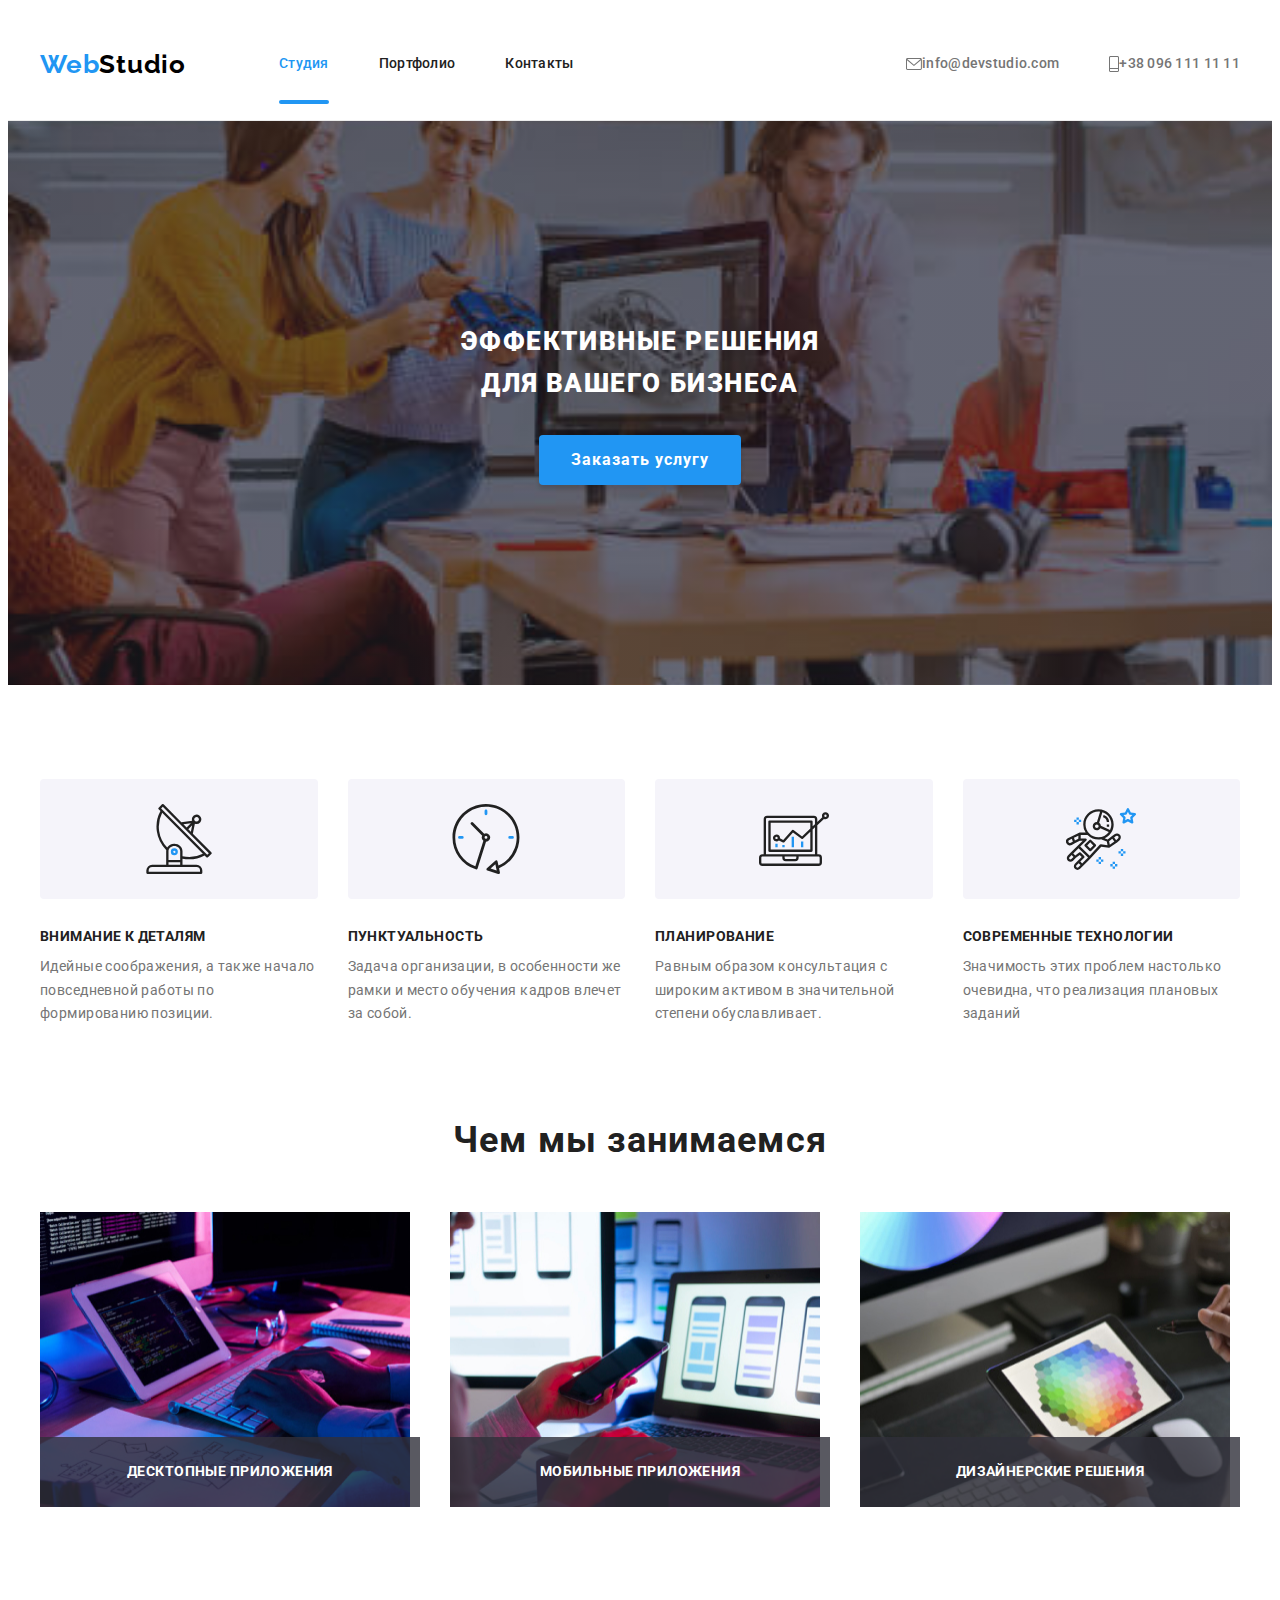
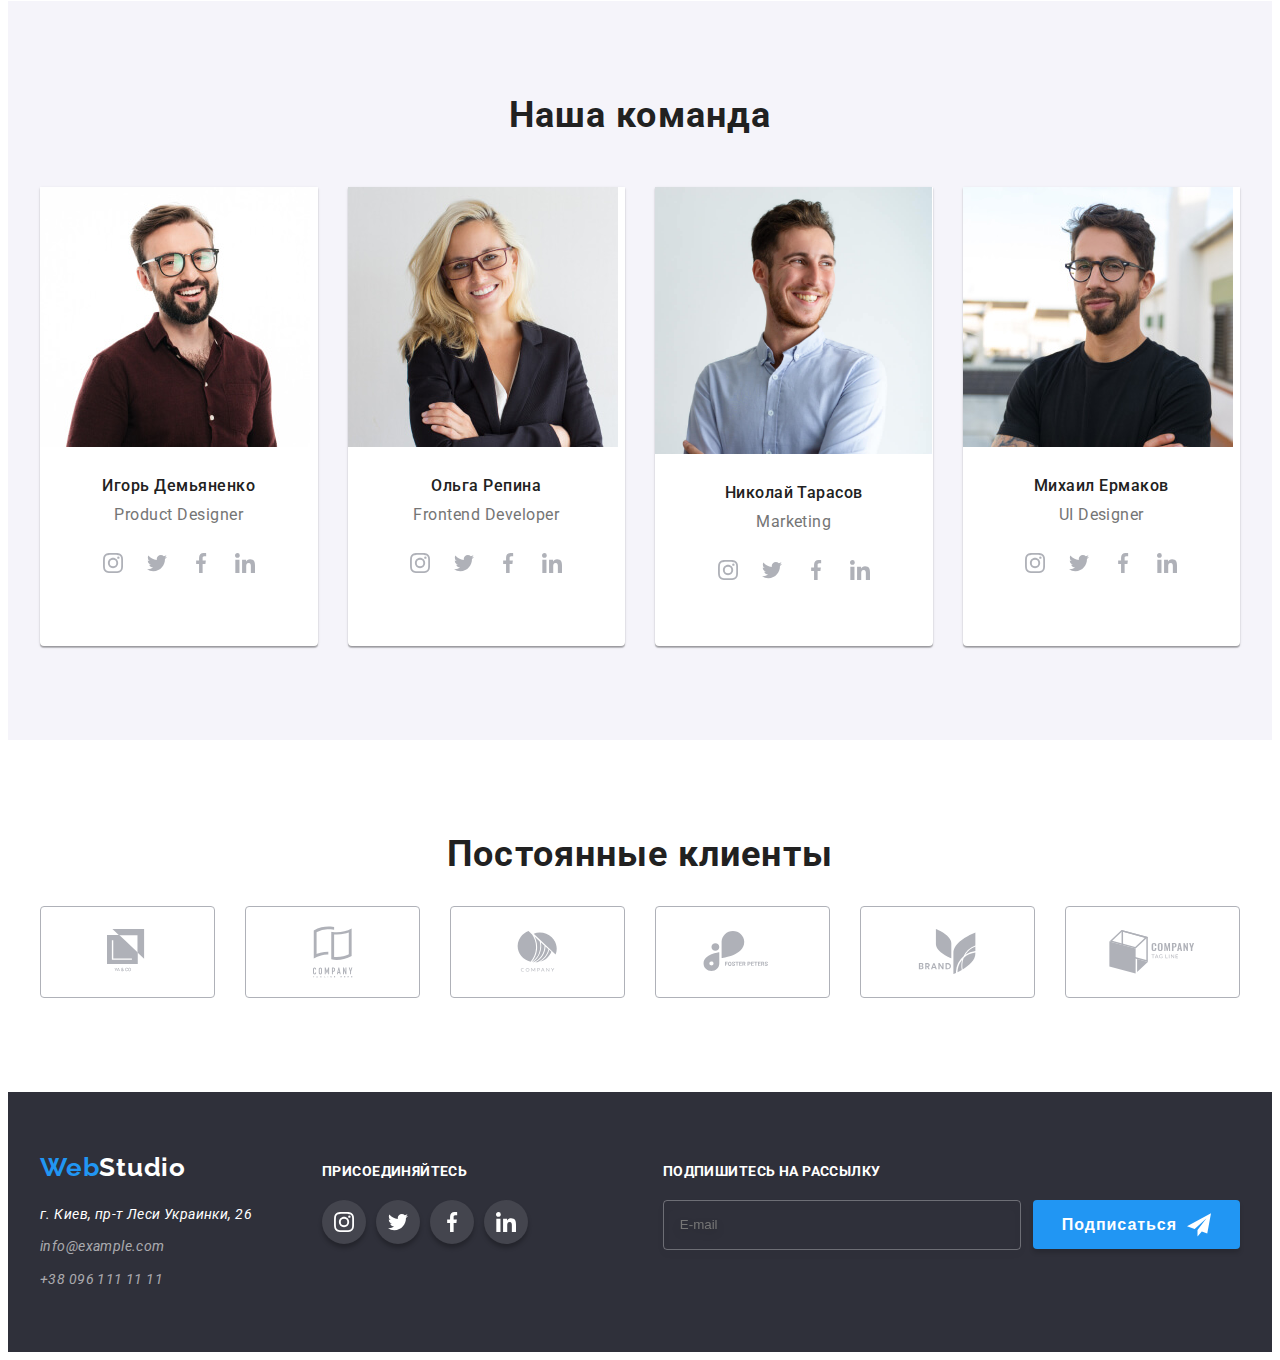
==== index.html @ 42edd51a "HW #8 adaptive before check" ====
<!DOCTYPE html>
<html lang="ru">

<head>
    <meta charset="UTF-8">
    <meta http-equiv="X-UA-Compatible" content="IE=edge">
    <meta name="viewport" content="width=device-width, initial-scale=1.0">
    <title>WebStudio</title>
    <link rel="preconnect" href="https://fonts.gstatic.com">
    <link rel="stylesheet" href="https://cdnjs.cloudflare.com/ajax/libs/modern-normalize/1.1.0/modern-normalize.min.css"
        integrity="sha512-wpPYUAdjBVSE4KJnH1VR1HeZfpl1ub8YT/NKx4PuQ5NmX2tKuGu6U/JRp5y+Y8XG2tV+wKQpNHVUX03MfMFn9Q=="
        crossorigin="anonymous" referrerpolicy="no-referrer" />
    <link href="https://fonts.googleapis.com/css2?family=Raleway:wght@700&family=Roboto:wght@400;500;700;900&display=swap"
        rel="stylesheet">
    <link rel="stylesheet" href="https://cdnjs.cloudflare.com/ajax/libs/animate.css/4.1.1/animate.min.css" />
    <link rel="stylesheet" href="./css/main.min.css">
   
</head>

<body>

    <!-- HEADER-->
    <header class="page-header">

        <div class="page-header__container container">

            <nav class="navigation">
                <a class="navigation__logo" href="./index.html">Web<span class="navigation__logo--active">Studio</span></a>
            
                <ul class="menu">
                    <li class="menu__item">
                        <a class="menu__link menu__link--current" href="./index.html">Студия</a>
                    </li>
                    <li class="menu__item">
                        <a class="menu__link" href="./portfolio.html">Портфолио</a>
                    </li>
                    <li class="menu__item">
                        <a class="menu__link" href="">Контакты</a>
                    </li>
                </ul>
            </nav>

            <button class="burger-btn is-open" data-menu-open>
                <svg class="burger-btn__icon" width="40" height="40">
                    <use href="./images/sprite1.svg#icon-burger_btn"></use>
                </svg>
            </button>
         
            <ul class="contacts__list">
                <li class="contacts__item">
                    <a class="contacts__link" 
                    href="mailto:info@devstudio.com">
                        <svg class="contacts__icon contacts__icon--mail" width="16" height="12"> 
                            <use href="./images/sprite1.svg#icon-envelope"></use>
                        </svg>
                    info@devstudio.com
                    </a>
                </li>
                <li class="contacts__item">
                     <a class="contacts__link" href="tel:+380961111111">
                        <svg class="contacts__icon contacts__icon--tell" width="10" height="16">
                            <use href="./images/sprite1.svg#icon-cell"></use>
                        </svg> 
                        +38 096 111 11 11</a>
                </li>
            </ul>
        </div>

        <div class="mobile-menu" data-menu>
            <div class="container mobile-menu__container">
                <button class="mobile-menu__close-btn close-btn" data-menu-close>
                    <svg class="mobile-menu__close-icon" width="40" height="40">
                        <use href="./images/sprite1.svg#icon-close-btn"></use>
                    </svg>
                </button>

                    <ul class="nav-list">
                        <li class="nav-list__item">
                            <a href="./index.html" class="nav-list__link">Студия</a>
                        </li>
                        <li class="nav-list__item">
                            <a href="./portfolio.html" class="nav-list__link">Портфолио</a>
                        </li>
                        <li class="nav-list__item">
                            <a href="" class="nav-list__link">Контакты</a>
                        </li>
                    </ul>
                    
                    <ul class="contacts-list">
                        <li class="contacts-list__item">
                            <a class="contacts-list__link contacts-list__link--tell" href="tel:+380961111111">
                                +38 096 111 11 11
                            </a>
                        </li>
                        <li class="contacts-list__item">
                            <a class="contacts-list__link contacts-list__link--mail" href="mailto:info@devstudio.com">
                                info@devstudio.com
                            </a>
                        </li>
                    </ul>
                                        

                <ul class="social-list">
                    <li class="social-list__item">
                        <a class="social-list__link" href="">Instagram</a>
                    </li>
                    <li class="social-list__item">
                        <a class="social-list__link" href="">Twitter</a>
                    </li>
                    <li class="social-list__item">
                        <a class="social-list__link" href="">Facebook</a>
                    </li>
                    <li class="social-list__item">
                        <a class="social-list__link" href="">LinkedIn</a>
                    </li>
                </ul>

            </div>
        </div>
        
    </header>

    <!--HERO -->

    <main>

        <section class="hero">

            <div class="container">
                <h1 class="hero__title">Эффективные решения <br> для вашего бизнеса</h1>
                <button type="button" class="hero__btn" data-modal-open>Заказать услугу</button>
            </div>
            
        </section>

        <!--ADVANTAGES-->

        <section class="advantages section">
            <div class="container">
                <h2 class="visually-hidden">Преимущества</h2>
                
                <ul class="advantages__list">
                    <li class="advantages__item">
                    
                        <div class="advantages__box">
                             <svg class="advantages__icon" width="70" height="70">
                                 <use href="./images/sprite1.svg#icon-antenna"></use>
                             </svg>
                        </div>
                        
                        <p class="advantages__slogan">Внимание к деталям</p>
                        <p class="advantages__text">Идейные соображения, а также начало повседневной работы по формированию позиции.</p>
                    </li>

                    <li class="advantages__item">

                        <div class="advantages__box">
                            <svg class="advantages__icon" width="70" height="70">
                                <use href="./images/sprite1.svg#icon-clock"></use>
                            </svg>
                        </div>

                        <p class="advantages__slogan">Пунктуальность</p>
                        <p class="advantages__text">Задача организации, в особенности же рамки и место обучения кадров влечет за собой.</p>
                    </li>

                    <li class="advantages__item">

                        <div class="advantages__box">
                            <svg class="advantages__icon" width="70" height="70">
                                <use href="./images/sprite1.svg#icon-diagram"></use>
                            </svg>
                        </div>

                        <p class="advantages__slogan">Планирование</p>
                        <p class="advantages__text">Равным образом консультация с широким активом в значительной степени обуславливает.</p>
                    </li>

                    <li class="advantages__item">

                        <div class="advantages__box">
                            <svg class="advantages__icon" width="70" height="70">
                                <use href="./images/sprite1.svg#icon-astronaut"></use>
                            </svg>
                        </div>

                        <p class="advantages__slogan">Современные технологии</p>
                        <p class="advantages__text">Значимость этих проблем настолько очевидна, что реализация плановых заданий</p>
                    </li>
                </ul>
            </div>
            
        </section>

        <!--ABOUT-->
        <section class="about section">
           <div class="container">
                <h2 class="about__title">Чем мы занимаемся</h2>
                <ul class="about__list">
                    <li class="about__item">
                        <img src="./images/about/box_1.jpg" alt="разработчик пишет код на компьютере" width="370" height="295">
                        <div class="about__box">
                            <p class="about__text"> Десктопные приложения</p>
                        </div>    
                    </li>
                    <li class="about__item">
                        <img src="./images/about/box_2.jpg" alt="разработчик делает мобильное приложение" width="370" height="295">
                        <div class="about__box">
                            <p class="about__text"> Мобильные приложения</p>
                        </div>
                    </li>
                    <li class="about__item">
                        <img src="./images/about/box_3.jpg" alt="цветная палитра на планшете" width="370" height="295">
                        <div class="about__box">
                            <p class="about__text"> Дизайнерские решения</p>
                        </div>
                    </li>
                </ul>
           </div>
        </section>

        <!-- TEAM-->
        <section class="team section">

           <div class="container">

                <h2 class="team__title">Наша команда</h2>

                <ul class="team__list">

                    <li class="team__item">
                        <picture class="team__picture">
                            <source media="(min-width: 1200px)" 
                            srcset="./images/team/igor_pd.jpg 1x, 
                            ./images/team/igor_pd-2x.jpg 2x,">
                            <source media="(min-width: 1200px)" 
                            srcset="./images/team/igor_pd.webp 1x,
                            ./images/team/igor_pd-2x.webp 2x">
                            
                            <source media="(min-width: 768px)" 
                            srcset="./images/team/igor-tablet-1x.jpg 1x,
                            ./images/team/igor-tablet-2x.jpg 2x">
                            <source media="(min-width: 768px)" 
                            srcset="./images/team/igor-tablet-1x.webp 1x,
                            ./images/team/igor-tablet-2x.webp 2x ">
                            
                            <source media="(min-width: 280px)" 
                            srcset="./images/mobile/igor-team-card-img-1x.jpg 1x, 
                            ./images/mobile/igor-team-card-img-2x.jpg 2x">
                            <source media="(min-width: 280px)" 
                            srcset="./images/mobile/igor-team-card-img-1x.webp 1x, 
                            ./images/mobile/igor-team-card-img-2x.webp 2x">

                            <img src="./images/team/igor_pd.jpg" 
                            alt="Игорь Демьяненко"/>

                        </picture>
                        
                       
                        <div class="team__box">
                            <h3 class="team__lead">Игорь Демьяненко</h3>
                            <p class="team__expert" lang="en">Product Designer</p>
                            
                            <ul class="social__list">

                                <li class="social__item">
                                    <a class="social__link" href="">
                                        <svg class="social__icon" width="20" height="20">
                                            <use href="./images/sprite1.svg#icon-instagram"></use>
                                        </svg>
                                    </a>
                                </li>

                                <li class="social__item">
                                    <a class="social__link" href="">
                                        <svg class="social__icon" width="20" height="20">
                                            <use href="./images/sprite1.svg#icon-twitter"></use>
                                        </svg>
                                    </a>
                                </li>

                                <li class="social__item">
                                    <a class="social__link" href="">
                                        <svg class="social__icon" width="20" height="20">
                                            <use href="./images/sprite1.svg#icon-facebook"></use>
                                        </svg>
                                    </a>
                                </li>

                                <li class="social__item">
                                    <a class="social__link" href="">
                                        <svg class="social__icon" width="20" height="20">
                                            <use href="./images/sprite1.svg#icon-linkedin"></use>
                                        </svg>
                                    </a>
                                </li>
                            </ul>
                       </div>
                    </li>

                    <li class="team__item">

                        <picture>
                            <source media="(min-width: 1200px)" srcset="./images/team/olga_fd.jpg 1x,
                            ./images/team/olga_fd-2x.jpg 2x">
                            <source media="(min-width: 1200px)" srcset="./images/team/olga_fd.webp 1x, 
                            ./images/team/olga_fd-2x.webp 2x">

                            <source media="(min-width: 768px)" srcset="./images/team/olga-tablet-1x.jpg 1x,
                            ./images/team/olga-tablet-2x.jpg 2x">
                            <source media="(min-width: 768px)" srcset="./images/team/olga-tablet-1x.webp 1x,
                            ./images/team/olga-tablet-2x.webp 2x">

                            <source media="(min-width: 280px)" srcset="./images/mobile/olga-team-card-img-1x.jpg 1x,
                            ./images/mobile/olga-team-card-img-2x.jpg 2x">
                            <source media="(min-width: 280px)" srcset="./images/mobile/olga-team-card-img-1x.webp 1x,
                            ./images/mobile/olga-team-card-img-2x.webp 2x">

                            <img src="./images/team/olga_fd.jpg" alt="Ольга Репина"/>

                        </picture>
                        
                        
                        <div class="team__box">
                            <h3 class="team__lead">Ольга Репина</h3>
                            <p class="team__expert" lang="en">Frontend Developer</p>
                            
                            <ul class="social__list">

                                <li class="social__item">
                                    <a class="social__link" href="">
                                        <svg class="social__icon" width="20" height="20">
                                            <use href="./images/sprite1.svg#icon-instagram"></use>
                                        </svg>
                                    </a>
                                </li>

                                <li class="social__item">
                                    <a class="social__link" href="">
                                        <svg class="social__icon" width="20" height="20">
                                            <use href="./images/sprite1.svg#icon-twitter"></use>
                                        </svg>
                                    </a>
                                </li>

                                <li class="social__item">
                                    <a class="social__link" href="">
                                        <svg class="social__icon" width="20" height="20">
                                            <use href="./images/sprite1.svg#icon-facebook"></use>
                                        </svg>
                                    </a>
                                </li>

                                <li class="social__item">
                                    <a class="social__link" href="">
                                        <svg class="social__icon" width="20" height="20">
                                            <use href="./images/sprite1.svg#icon-linkedin"></use>
                                        </svg>
                                    </a>
                                </li>
                            </ul>
                        </div>
                    </li>

                    <li class="team__item">
                        <picture>
                            <source media="(min-width: 1200px)" srcset="./images/team/nikolay_m.jpg 1x,
                                                    ./images/team/nikolay_m-2x.jpg 2x">
                            <source media="(min-width: 1200px)" srcset="./images/team/nikolay_m.webp 1x, 
                                                    ./images/team/nikolay_m-2x.webp 2x">
                        
                            <source media="(min-width: 768px)" srcset="./images/team/nikolay-tablet-1x.jpg 1x,
                                                    ./images/team/nikolay-tablet-2x.jpg 2x">
                            <source media="(min-width: 768px)" srcset="./images/team/nikolay-tablet-1x.webp 1x,
                                                    ./images/team/nikolay-tablet-2x.webp 2x">
                        
                            <source media="(min-width: 280px)" srcset="./images/mobile/nikolay-team-card-img-1x.jpg 1x,
                                                    ./images/mobile/nikolay-team-card-img-2x.jpg 2x">
                            <source media="(min-width: 280px)" srcset="./images/mobile/nikolay-team-card-img-1x.webp 1x,
                                                    ./images/mobile/nikolay-team-card-img-2x.webp 2x">
                        
                            <img src="./images/team/nikolay_m.jpg" alt="Николай Тарасов" />
                        
                        </picture>
                        
                        
                        <div class="team__box">
                            <h3 class="team__lead">Николай Тарасов</h3>
                            <p class="team__expert" lang="en">Marketing</p>
                            
                            <ul class="social__list">
                                
                                <li class="social__item">
                                    <a class="social__link" href="">
                                        <svg class="social__icon" width="20" height="20">
                                            <use href="./images/sprite1.svg#icon-instagram"></use>
                                        </svg>
                                    </a>
                                </li>

                                <li class="social__item">
                                    <a class="social__link" href="">
                                        <svg class="social__icon" width="20" height="20">
                                            <use href="./images/sprite1.svg#icon-twitter"></use>
                                        </svg>
                                    </a>
                                </li>

                                <li class="social__item">
                                    <a class="social__link" href="">
                                        <svg class="social__icon" width="20" height="20">
                                            <use href="./images/sprite1.svg#icon-facebook"></use>
                                        </svg>
                                    </a>
                                </li>

                                <li class="social__item">
                                    <a class="social__link" href="">
                                        <svg class="social__icon" width="20" height="20">
                                            <use href="./images/sprite1.svg#icon-linkedin"></use>
                                        </svg>
                                    </a>
                                </li>
                            </ul>
                        </div>
                    </li>

                    <li class="team__item">
                        <picture>
                            <source media="(min-width: 1200px)" srcset="./images/team/michael_ui.jpg 1x,
                                                                            ./images/team/michael_ui-2x.jpg 2x">
                            <source media="(min-width: 1200px)" srcset="./images/team/michael_ui.webp 1x, 
                                                                            ./images/team/michael_ui-2x.webp 2x">
                        
                            <source media="(min-width: 768px)" srcset="./images/team/michael-tablet-1x.jpg 1x,
                                                                            ./images/team/michael-tablet-2x.jpg 2x">
                            <source media="(min-width: 768px)" srcset="./images/team/michael-tablet-1x.webp 1x,
                                                                            ./images/team/michael-tablet-2x.webp 2x">
                        
                            <source media="(min-width: 280px)" srcset="./images/mobile/michael-team-card-img-1x.jpg 1x,
                                                                            ./images/mobile/michael-team-card-img-2x.jpg 2x">
                            <source media="(min-width: 280px)" srcset="./images/mobile/michael-team-card-img-1x.webp 1x,
                                                                            ./images/mobile/michael-team-card-img-2x.webp 2x">
                        
                            <img src="./images/team/michael_ui.jpg" alt="Михаил Ермаков"/>
                        
                        </picture>
                        
                        
                        <div class="team__box">
                            <h3 class="team__lead">Михаил Ермаков</h3>
                            <p class="team__expert" lang="en">UI Designer</p>
                            
                            <ul class="social__list">

                                <li class="social__item">
                                    <a class="social__link" href="">
                                        <svg class="social__icon" width="20" height="20">
                                            <use href="./images/sprite1.svg#icon-instagram"></use>
                                        </svg>
                                    </a>
                                </li>

                                <li class="social__item">
                                    <a class="social__link" href="">
                                        <svg class="social__icon" width="20" height="20">
                                            <use href="./images/sprite1.svg#icon-twitter"></use>
                                        </svg>
                                    </a>
                                </li>

                                <li class="social__item">
                                    <a class="social__link" href="">
                                        <svg class="social__icon" width="20" height="20">
                                            <use href="./images/sprite1.svg#icon-facebook"></use>
                                        </svg>
                                    </a>
                                </li>

                                <li class="social__item">
                                    <a class="social__link" href="">
                                        <svg class="social__icon" width="20" height="20">
                                            <use href="./images/sprite1.svg#icon-linkedin"></use>
                                        </svg>
                                    </a>
                                </li>
                            </ul>
                        </div>
                    </li>
                </ul>
           </div>
        </section>

        <!--CLIENTS-->

        <section class="clients section">

            <div class="container">
                <h2 class="clients__title">Постоянные клиенты</h2>

                <ul class="clients__list">

                    <li class="clients__item">
                        <a class="clients__link" href="">
                             <svg class="clients__icon" width="41" height="47">
                                 <use href="./images/sprite1.svg#icon-logo-one">
                                 </use>
                            </svg>
                        </a>
                    </li>

                    <li class="clients__item">
                        <a class="clients__link" href="">
                            <svg class="clients__icon" width="40" height="52">
                                <use href=" ./images/sprite1.svg#icon-logo-two">
                                </use>
                            </svg>
                        </a>
                    </li>

                    <li class="clients__item">
                        <a class="clients__link" href="">
                            <svg class="clients__icon" width="43" height="41">
                                <use href=" ./images/sprite1.svg#icon-logo-three">
                                </use>
                            </svg>
                        </a>
                    </li>

                    <li class="clients__item">
                        <a class="clients__link" href="">
                            <svg class="clients__icon" width="84" height="41">
                                <use href=" ./images/sprite1.svg#icon-logo-four">
                                </use>
                            </svg>
                        </a>
                    </li>

                    <li class="clients__item">
                        <a class="clients__link" href="">
                            <svg class="clients__icon" width="62" height="45">
                                <use href=" ./images/sprite1.svg#icon-logo-five">
                                </use>
                            </svg>
                        </a>
                    </li>

                    <li class="clients__item">
                        <a class="clients__link" href="">
                            <svg class="clients__icon" width="94" height="44">
                                <use href=" ./images/sprite1.svg#icon-logo-six">
                                </use>
                            </svg>
                        </a>
                    </li>
                </ul>
            </div>

        </section>

    </main>

    <!--FOOTER-->
    <footer class="footer">

        <div class="footer-container container">

            <div class="footer-contacts-wrapper">
                <div class="footer-contacts">
                    <a class="footer__logo" href="./index.html">Web<span class="footer__logo--active">Studio</span></a>
                
                    <address class="main-contacts">
                
                        <ul class="main-contacts-list list">
                            <li class="main-contacts-item">
                                <a class="main-contacts-address link" href="https://goo.gl/maps/KySXoCqitBk37qCa6">г. Киев, пр-т Леси
                                    Украинки, 26</a>
                            </li>
                
                            <li class="main-contacts-item">
                                <a class="main-contacts-mail link" href="mailto:info@example.com">info@example.com</a>
                            </li>
                
                            <li class="main-contacts-item">
                                <a class="main-contacts-tel link" href="tel:+380961111111">+38 096 111 11 11</a>
                            </li>
                        </ul>
                    </address>
                </div>
                
                <div class="footer-social">
                    <h3 class="footer-social-title">Присоединяйтесь</h3>
                
                    <ul class="footer-social-list list">
                
                        <li class="footer-social-list-item">
                            <a class="footer-social-list-link" href="">
                                <svg class="footer-social-list-icon" width="20" height="20">
                                    <use href="./images/sprite1.svg#icon-instagram"></use>
                                </svg>
                            </a>
                        </li>
                
                        <li class="footer-social-list-item">
                            <a class="footer-social-list-link" href="">
                                <svg class="footer-social-list-icon" width="20" height="20">
                                    <use href="./images/sprite1.svg#icon-twitter"></use>
                                </svg>
                            </a>
                        </li>
                
                        <li class="footer-social-list-item">
                            <a class="footer-social-list-link" href="">
                                <svg class="footer-social-list-icon" width="20" height="20">
                                    <use href="./images/sprite1.svg#icon-facebook"></use>
                                </svg>
                            </a>
                        </li>
                
                        <li class="footer-social-list-item">
                            <a class="footer-social-list-link" href="">
                                <svg class="footer-social-list-icon" width="20" height="20">
                                    <use href="./images/sprite1.svg#icon-linkedin"></use>
                                </svg>
                            </a>
                        </li>
                    </ul>
                </div>
            </div>

            
            
            <div class="footer-form-wrapper">
                <p class="footer-form-head">Подпишитесь на рассылку</p>
                
                <form class="footer-form" action="#">
                
                    <div class="footer-form-inner">
                        
                        <label class="footer-form-field">
                            <input class="footer-form-input" type="email" name="subscribe-email" placeholder="E-mail" required>
                        </label>
                    </div>

                    <div class="fotter-btn-inner">                             
                        <button class="footer-form-btn" type="submit">Подписаться 
                            <svg class="footer-form-icon" width="24" height="24">
                                <use href="./images/sprite1.svg#icon-icon-send"></use>
                            </svg> 
                        </button>
                    </div>
                
                </form>
            </div>

        </div>
    </footer>

    <!--BACKDROP-->

    <div class="backdrop is-hidden" data-modal>
        <div class="modal">
            <button type="button" class="modal-close-btn" data-modal-close>
                <svg class="close-btn-icon" width="18" height="18">
                    <use href="./images/sprite1.svg#icon-close-btn"></use>
                </svg>
            </button>
            
            <form class="modal-form" action="#">

                <p class="modal-form-head">Оставьте свои данные, мы вам перезвоним</p>
                <label class="modal-form-field">
                    Имя
                    <span class="modal-form-input-wrapper">
                        <input class="modal-form-input" type="text" name="user-name" 
                        minlength="2" pattern="[a-zA-Zа-яёА-ЯЁ]+" title="Имя должно содержать символы кириллицы или латиницы" required>
                        <svg class="modal-form-icon" width="18" height="18">
                            <use href="./images/sprite1.svg#icon-person-black-icon"></use>
                        </svg>
                    </span>
                </label>

                <label class="modal-form-field">
                    Телефон
                    <span class="modal-form-input-wrapper">
                        <input class="modal-form-input" type="tel" name="user-phone"
                        pattern="[0-9]{3}-[0-9]{3}-[0-9]{2}-[0-9]{2}" title="099-999-99-99" required>
                        <svg class="modal-form-icon" width="18" height="18">
                            <use href="./images/sprite1.svg#icon-phone-black-icon"></use>
                        </svg>
                    </span>
                </label>

                <label class="modal-form-field">
                    Почта
                    <span class="modal-form-input-wrapper">
                        <input class="modal-form-input" type="email" name="user-email" required>
                        <svg class="modal-form-icon" width="18" height="18">
                            <use href="./images/sprite1.svg#icon-email-black-icon"></use>
                        </svg>
                    </span>
                </label>

                <label class="modal-form-field">
                    Коментарий
                    <textarea class="modal-form-message" name="user-message" placeholder="Введите текст"></textarea>
                </label>

                <input class="modal-form-checkbox visually-hidden" type="checkbox" id="accept-policy">
                <label class="modal-form-checkbox-label" for="accept-policy">Соглашаюсь с рассылкой и принимаю&nbsp; 
                    <a class="modal-form-label-link" href="#">Условия договора</a>
                </label>

                <button class="modal-form-button" type="submit">Отправить</button>

                
            </form>

        </div>
    </div>

    <script src="./js/menu.js"></script>
    
    <script src="./js/modal.js"></script>

</body>

</html>
---- css/main.min.css ----
:root{--accent-color: #2196f3;--primary-text-color: #757575;--title-text-color: #212121;--background-accent-color: #2f303a;--dark-theme-text-color: #ffffff;--body-background-color: #ffffff;--hedear-border-color: #ececec;--portfolio-card-border-color: #eeeeee;--btn-hover-color: #188ce8;--hero-bg-color: #c4c4c4;--secondary-bg-color: #f5f4fa;--social-link-color: #afb1b8;--modal-bg-color: #ffffff;--main-font: 'Roboto', sans-serif;--secondary-font: 'Raleway', sans-serif}.visually-hidden{position:absolute;width:1px;height:1px;margin:-1px;border:0;padding:0;white-space:nowrap;clip-path:inset(100%);clip:rect(0 0 0 0);overflow:hidden}h1,h2,h3,h4,h5,h6,p{margin-top:0;margin-bottom:0}ul,ol{margin-top:0;margin-bottom:0;padding-left:0}img{display:block;max-width:100%}.link{text-decoration:none}.list{list-style:none}body{font-family:var(--main-font);background-color:var(--body-background-color)}.section{padding-top:94px;padding-bottom:94px}@media screen and (max-width: 1199px){.section{padding-top:60px;padding-bottom:60px}}.container{padding-right:15px;padding-left:15px}@media screen and (min-width: 480px){.container{width:450px;margin:0 auto}}@media screen and (min-width: 768px){.container{width:738px}}@media screen and (min-width: 1200px){.container{width:1200px}}.navigation__logo,.footer__logo{display:block;font-family:var(--secondary-font);color:var(--accent-color);font-weight:bold;font-size:26px;line-height:1.19;letter-spacing:0.03em;text-decoration:none}.nav-list,.contacts-list,.social-list,.menu,.contacts__list,.advantages__list,.about__list,.team__list,.social__list,.clients__list{margin:0;padding:0;list-style:none}.nav-list__link,.contacts-list__link,.social-list__link,.menu__link,.contacts__link{text-decoration:none}.hero__btn,.btn-portfolio{font-family:inherit;text-align:center;border-radius:4px;cursor:pointer}.about__title,.team__title,.clients__title{font-weight:bold;font-size:36px;line-height:1.16;text-align:center;letter-spacing:0.03em;color:var(--title-text-color);margin-bottom:50px}.about__list{display:flex;flex-wrap:wrap;margin-left:-30px;margin-top:-30px}.backdrop{position:fixed;top:0;left:0;width:100vw;height:100vh;background-color:rgba(0,0,0,0.2);opacity:1;visibility:visible;pointer-events:auto;transition:opacity 250ms linear, visibility 250ms linear}.is-hidden{opacity:0;visibility:hidden;pointer-events:none}.modal{position:absolute;left:50%;top:50%;width:100%;max-width:450px;height:609px;background:var(--modal-bg-color);box-shadow:0px 1px 3px rgba(0,0,0,0.12),0px 1px 1px rgba(0,0,0,0.14),0px 2px 1px rgba(0,0,0,0.2);border-radius:4px;transform:translate(-50%, -50%);padding:40px}@media screen and (min-width: 1200px){.modal{max-width:528px;height:581px}}.modal-close-btn{display:flex;justify-content:center;align-items:center;width:30px;height:30px;background:var(--modal-bg-color);border:1px solid rgba(0,0,0,0.1);box-sizing:border-box;border-radius:50%;cursor:pointer;position:absolute;top:8px;right:8px;padding:0;transition:fill 250ms cubic-bezier(0.4, 0, 0.2, 1)}.modal-close-btn:focus,.modal-close-btn:hover{fill:var(--accent-color)}.modal-form{display:flex;flex-direction:column}.modal-form-head{font-style:normal;font-weight:bold;font-size:20px;line-height:1.15;text-align:center;letter-spacing:0.03em;margin-bottom:12px;color:var(--title-text-color)}.modal-form-field{position:relative;font-style:normal;font-weight:normal;font-size:12px;line-height:1.17;letter-spacing:0.01em;color:var(--primary-text-color);margin-bottom:10px}.modal-form-input-wrapper{display:block;position:relative;margin-top:4px}.modal-form-input{width:100%;height:40px;border:1px solid rgba(33,33,33,0.2);border-radius:4px;padding-left:42px;transition:border 250ms cubic-bezier(0.4, 0, 0.2, 1)}.modal-form-input:focus{outline:none;border:1px solid var(--accent-color)}.modal-form-input:focus+.modal-form-icon{fill:var(--accent-color)}.modal-form-icon{position:absolute;top:50%;left:12px;transform:translateY(-50%);transition:fill 250ms cubic-bezier(0.4, 0, 0.2, 1)}.modal-form-message{width:100%;margin-top:4px;height:120px;border:1px solid rgba(33,33,33,0.2);box-sizing:border-box;border-radius:4px;padding:12px 16px;resize:none}.modal-form-message:focus{outline:none;border:1px solid var(--accent-color)}.modal-form-message::placeholder{color:rgba(117,117,117,0.5)}.modal-form-checkbox-label{display:flex;align-items:center;font-style:normal;font-weight:normal;font-size:12px;line-height:1.16;letter-spacing:0.03em;color:var(--primary-text-color);margin-bottom:30px}@media screen and (min-width: 1200px){.modal-form-checkbox-label{font-size:14px;line-height:1.71}}.modal-form-checkbox-label::before{display:block;content:'';width:16px;height:15px;border:2px solid black;border-radius:4px;cursor:pointer;margin-right:10px;transition:250ms cubic-bezier(0.4, 0, 0.2, 1)}.modal-form-checkbox:checked+.modal-form-checkbox-label::before{background-image:url(../images/icon/SVG/icon-check-v.svg);background-repeat:no-repeat;background-position:center;background-origin:border-box;border-color:var(--accent-color);background-color:var(--accent-color)}.modal-form-checkbox:focus+.modal-form-checkbox-label::before{border:2px solid var(--accent-color);transition:250ms cubic-bezier(0.4, 0, 0.2, 1)}.modal-form-label-link{font-style:normal;font-weight:normal;font-size:12px;line-height:1.16;letter-spacing:0.03em;text-decoration-line:underline;color:var(--accent-color)}@media screen and (min-width: 1200px){.modal-form-label-link{font-size:14px;line-height:1.71}}.modal-form-button{display:block;font-family:inherit;font-weight:bold;font-size:16px;line-height:30px;letter-spacing:0.06em;color:var(--dark-theme-text-color);padding-top:10px;padding:10px 55px;margin:0 auto;background:var(--accent-color);box-shadow:0px 4px 4px rgba(0,0,0,0.15);border:none;border-radius:4px;cursor:pointer;transition:background-color 250ms cubic-bezier(0.4, 0, 0.2, 1),box-shadow 250ms cubic-bezier(0.4, 0, 0.2, 1),color 250ms cubic-bezier(0.4, 0, 0.2, 1)}.modal-form-button:focus,.modal-form-button:hover{background:var(--btn-hover-color);box-shadow:0px 4px 4px rgba(0,0,0,0.15);border-radius:4px}.page-header{border-bottom:1px solid var(--hedear-border-color);padding-top:16px;padding-bottom:16px}.page-header__container{display:flex;justify-content:space-between;align-items:center}.navigation{display:flex;align-items:center}@media screen and (max-width: 1199px){.navigation__logo{font-size:24px;line-height:1.16}}@media screen and (min-width: 1200px){.navigation__logo{padding-top:25px;padding-bottom:24px;margin-right:93px}}.navigation__logo--active{color:black}.burger-btn{background-color:transparent;border:none;padding:0;width:40px;height:40px;cursor:pointer;transition:fill 250ms cubic-bezier(0.4, 0, 0.2, 1)}.burger-btn:focus,.burger-btn:hover{fill:var(--accent-color)}@media screen and (min-width: 767px){.burger-btn{display:none}}.mobile-menu{position:fixed;z-index:100;left:0;top:0;width:100vw;height:100vh;background-color:var(--body-background-color);overflow-y:scroll;opacity:0;visibility:hidden;pointer-events:none;transition:opacity 250ms cubic-bezier(0.4, 0, 0.2, 1),visibility 250ms cubic-bezier(0.4, 0, 0.2, 1)}.mobile-menu__container{position:relative;padding-top:48px;padding-left:25px}.mobile-menu__close-btn{padding:0;border:none;width:40px;height:40px}.mobile-menu.is-open{opacity:1;visibility:visible;pointer-events:auto}@media screen and (min-width: 767px){.mobile-menu{display:none}}.close-btn{position:absolute;top:10px;right:15px;background-color:var(--body-background-color);cursor:pointer;transition:fill 250ms cubic-bezier(0.4, 0, 0.2, 1)}.close-btn:focus,.close-btn:hover{fill:var(--accent-color)}@media screen and (min-width: 767px){.close-btn{display:none}}.nav-list{margin-bottom:302px}.nav-list__item:not(:last-child){margin-bottom:32px}.nav-list__link{font-weight:500;font-size:40px;line-height:1.17;letter-spacing:0.02em;color:#212121;transition:color 250ms cubic-bezier(0.4, 0, 0.2, 1)}.nav-list__link:hover,.nav-list_link:focus{color:var(--accent-color)}@media screen and (min-width: 767px){.nav-list{display:none}}.contacts-list{margin-bottom:64px}.contacts-list__item:not(:last-child){margin-bottom:32px}.contacts-list__link--tell{font-weight:500;font-size:34px;line-height:1.17;letter-spacing:0.02em;color:var(--accent-color)}.contacts-list__link--mail{font-weight:500;font-size:24px;line-height:1.16;letter-spacing:0.02em;color:var(--primary-text-color)}@media screen and (min-width: 767px){.contacts-list{display:none}}.social-list{display:flex}.social-list__item:not(:last-child){margin-right:20px}.social-list__link{font-weight:500;font-size:18px;line-height:1.2;letter-spacing:0.02em;color:var(--accent-color)}@media screen and (min-width: 767px){.social-list{display:none}}.menu{display:flex;align-items:center}@media screen and (max-width: 767px){.menu{display:none}}@media screen and (min-width: 768px) and (max-width: 1200px){.menu{margin-left:88px}}.menu__item{position:relative}.menu__item:not(:last-child){margin-right:50px}.menu__link{font-weight:500;font-size:14px;line-height:1.14;color:var(--title-text-color);letter-spacing:.02em;display:block;padding-top:32px;padding-bottom:32px;transition:color 250ms cubic-bezier(0.4, 0, 0.2, 1)}.menu__link:hover,.menu__link:focus{color:var(--accent-color)}.menu__link--current{color:var(--accent-color)}.menu__link--current::after{content:'';display:block;position:absolute;bottom:0;width:100%;height:4px;background:var(--accent-color);border-radius:2px}@media screen and (max-width: 767px){.contacts__list{display:none}}@media screen and (min-width: 768px) and (max-width: 1200px){.contacts__list{margin-left:0 auto}}@media screen and (min-width: 1200px){.contacts__list{display:flex;align-items:center;margin-left:auto}}@media screen and (max-width: 1199px){.contacts__item:not(:last-child){margin-bottom:10px}}@media screen and (min-width: 1200px){.contacts__item:not(:last-child){margin-right:50px}}@media screen and (max-width: 767px){.contacts__item{display:none}}.contacts__link{font-weight:500;font-size:12px;line-height:1.16;color:var(--primary-text-color);letter-spacing:.02em;transition:color 250ms cubic-bezier(0.4, 0, 0.2, 1)}@media screen and (min-width: 1200px){.contacts__link{font-weight:500;font-size:14px;line-height:1.14;color:var(--primary-text-color);letter-spacing:.02em;display:flex;align-items:center;padding-top:32px;padding-bottom:32px}}.contacts__link:hover,.contacts__link:focus{color:var(--accent-color)}@media screen and (max-width: 767px){.contacts__link{display:none}}.contacts__item{fill:currentColor}@media screen and (max-width: 767px){.contacts__item{display:none}}.hero{background-color:var(--hero-bg-color);background-image:linear-gradient(rgba(47,48,58,0.4), rgba(47,48,58,0.4)),url(/images/mobile/Header-img-moobile-1x.jpg);background-position:center;text-align:center;max-width:1600px;background-size:cover;padding-top:118px;padding-bottom:118px;margin:0 auto}@media (min-device-pixel-ratio: 2) and (max-width: 767px), (min-resolution: 192dpi) and (max-width: 767px), (min-resolution: 2dppx) and (max-width: 767px){.hero{background-image:linear-gradient(rgba(47,48,58,0.4), rgba(47,48,58,0.4)),url(/images/mobile/Header-img-moobile-2x.jpg)}}@media screen and (min-width: 768px){.hero{background-image:inear-gradient(rgba(47,48,58,0.4), rgba(47,48,58,0.4)),url(/images/tablet/hero-img-1x.jpg)}}@media (min-device-pixel-ratio: 2) and (min-width: 768px), (min-resolution: 192dpi) and (min-width: 768px), (min-resolution: 2dppx) and (min-width: 768px){.hero{background-image:linear-gradient(rgba(47,48,58,0.4), rgba(47,48,58,0.4)),url(/images/tablet/hero-img-2x.jpg)}}@media screen and (min-width: 1200px){.hero{background-image:inear-gradient(rgba(47,48,58,0.4), rgba(47,48,58,0.4)),url(/images/fons/hero_fons.jpg);padding-top:200px;padding-bottom:200px}}@media (min-device-pixel-ratio: 2) and (min-width: 1200px), (min-resolution: 192dpi) and (min-width: 1200px), (min-resolution: 2dppx) and (min-width: 1200px){.hero{background-image:linear-gradient(rgba(47,48,58,0.4), rgba(47,48,58,0.4)),url(/images/fons/hero_fons_2x.jpg)}}.hero__title{font-weight:900;font-size:26px;line-height:1.61;color:var(--dark-theme-text-color);letter-spacing:.06em;text-transform:uppercase}.hero__btn{font-weight:700;font-size:16px;line-height:1.87;color:var(--dark-theme-text-color);letter-spacing:.06em;background-color:var(--accent-color);box-shadow:0px 4px 4px rgba(0,0,0,0.15);border:none;margin-top:30px;padding:10px 32px;transition:background-color 250ms cubic-bezier(0.4, 0, 0.2, 1),box-shadow 250ms cubic-bezier(0.4, 0, 0.2, 1)}.hero__btn:hover,.hero__btn:focus{background-color:var(--btn-hover-color);box-shadow:0px 4px 4px rgba(0,0,0,0.15);border-radius:4px}@media screen and (min-width: 1200px){.advantages{padding-bottom:0px}}@media screen and (max-width: 1199px){.advantages{padding-top:60px;padding-bottom:60px}}.advantages__list{display:flex;flex-wrap:wrap;justify-content:center;align-content:center}@media screen and (min-width: 768px){.advantages__list{margin:-15px}}@media screen and (min-width: 768px){.advantages__item{margin:15px;width:calc((100% - 4 * 15px) / 2)}}@media screen and (min-width: 1200px){.advantages__item{margin:15px;width:calc((100% - 8 * 15px) / 4)}}@media screen and (max-width: 1199px){.advantages__item:not(:last-child){margin-bottom:30px}}.advantages__slogan{font-weight:700;font-size:14px;line-height:1.14;color:var(--title-text-color);letter-spacing:.03em;text-transform:uppercase}@media screen and (max-width: 767px){.advantages__slogan{text-align:center}}.advantages__text{font-weight:400;font-size:14px;line-height:1.71;color:var(--primary-text-color);letter-spacing:.03em;margin-top:10px}.advantages__box{display:flex;justify-content:center;align-items:center;padding:25px 100px;margin-bottom:30px;background:#f5f4fa;border-radius:4px}.about__item{margin-left:30px;margin-top:30px;flex-basis:calc((100% - 90px) / 3);position:relative}.about__box{position:absolute;width:100%;left:0;bottom:0;padding-top:27px;padding-bottom:27px;background:rgba(47,48,58,0.8)}.about__text{font-weight:bold;font-size:14px;line-height:1.14;color:var(--dark-theme-text-color);letter-spacing:.03em;text-align:center;text-transform:uppercase}@media screen and (max-width: 1199px){.about{display:none}}.team{background:var(--secondary-bg-color)}@media screen and (max-width: 1199px){.team{padding-top:60px;padding-bottom:60px}}.team__list{display:flex;flex-wrap:wrap;justify-content:center}@media screen and (min-width: 768px){.team__list{margin:-15px}}.team__item{background:#ffffff;box-shadow:0px 1px 3px rgba(0,0,0,0.12),0px 1px 1px rgba(0,0,0,0.14),0px 2px 1px rgba(0,0,0,0.2);border-radius:0px 0px 4px 4px;margin-top:30px}@media screen and (min-width: 768px){.team__item{margin:15px;width:calc((100% - 4 * 15px) / 2)}}@media screen and (min-width: 1200px){.team__item{margin:15px;width:calc((100% - 8 * 15px) / 4)}}.team__box{padding-top:30px;padding-bottom:54px}.team__lead{font-weight:500;font-size:16px;line-height:1.18;color:var(--title-text-color);letter-spacing:.03em;text-align:center;margin-bottom:10px}.team__expert{font-weight:400;font-size:16px;line-height:1.18;color:var(--primary-text-color);letter-spacing:.03em;text-align:center}.social__list{display:flex;justify-content:center;padding-top:16px}.social__link{display:flex;justify-content:center;align-items:center;width:44px;height:44px;border-radius:50%;fill:var(--social-link-color);transition:background-color 250ms cubic-bezier(0.4, 0, 0.2, 1),fill 250ms cubic-bezier(0.4, 0, 0.2, 1)}.social__link:hover,.social__link:focus{width:44px;height:44px;border-radius:50%;fill:#ffffff;background-color:var(--accent-color)}.social__link:not(:last-child){margin-right:10px}@media screen and (max-width: 1199px){.clients{padding-top:60px;padding-bottom:60px}}.clients__title{margin-bottom:30px}.clients__list{display:flex;justify-content:center;flex-wrap:wrap;align-items:center;margin:-15px}.clients__item{margin:15px;width:calc((100% - 4 * 15px) / 2)}@media screen and (min-width: 768px){.clients__item{margin:15px;width:calc((100% - 6 * 15px) / 3)}}@media screen and (min-width: 1200px){.clients__item{margin:15px;width:calc((100% - 12 * 15px) / 6)}}.clients__link{display:flex;justify-content:center;align-items:center;height:92px;box-sizing:border-box;border:1px solid var(--social-link-color);border-radius:4px;fill:var(--social-link-color);transition:fill 250ms cubic-bezier(0.4, 0, 0.2, 1),border 250ms cubic-bezier(0.4, 0, 0.2, 1)}.clients__link:hover,.clients__link:focus{fill:var(--accent-color);border:1px solid var(--accent-color)}.footer{background-color:var(--background-accent-color);background-position:center;padding:60px 0px}@media screen and (min-width: 1200px){.footer-container{display:flex;align-items:baseline;justify-content:space-between}}@media screen and (max-width: 1199px){.footer-contacts-wrapper{display:block;width:100%;text-align:center}}@media screen and (min-width: 768px){.footer-contacts-wrapper{display:flex;justify-content:space-around;align-items:baseline}}@media screen and (max-width: 1199px){.footer-contacts{margin-bottom:60px}}.main-contacts-list{display:block}.main-contacts-item:not(:last-child){margin-bottom:9px}.main-contacts-address{font-weight:400;font-size:14px;line-height:1.71;color:var(--dark-theme-text-color);letter-spacing:.03em}.main-contacts-mail,.main-contacts-tel{font-weight:400;font-size:14px;line-height:1.71;color:rgba(255,255,255,0.6);letter-spacing:.03em}.footer__logo{margin-bottom:20px}.footer__logo--active{color:white}@media screen and (max-width: 1199px){.footer-social{margin-bottom:60px}}@media screen and (min-width: 1200px){.footer-social{margin-left:70px}}.footer-social-title{font-weight:bold;font-size:14px;line-height:1.14;color:var(--dark-theme-text-color);letter-spacing:.03em;text-transform:uppercase;margin-bottom:20px}.footer-social-list{display:flex;justify-content:center}.footer-social-list-item:not(:last-child){margin-right:10px}.footer-social-list-link{display:flex;justify-content:center;align-items:center;width:44px;height:44px;border-radius:50%;fill:#ffffff;background:rgba(255,255,255,0.1);box-shadow:0px 4px 4px rgba(0,0,0,0.25);transition:background-color 250ms cubic-bezier(0.4, 0, 0.2, 1)}.footer-social-list-link:hover,.footer-social-list-link:focus{background-color:var(--accent-color)}@media screen and (min-width: 1200px){.footer-form-wrapper{margin-left:93px}}.footer-form-head{font-weight:bold;font-size:14px;line-height:1.14;color:var(--dark-theme-text-color);letter-spacing:.03em;text-transform:uppercase;margin-bottom:20px}@media screen and (max-width: 1199px){.footer-form-head{text-align:center}}@media screen and (max-width: 1199px){.footer-form{display:block;text-align:center}}@media screen and (min-width: 1200px){.footer-form{display:flex;justify-content:space-between}}.footer-form-input{width:100%;height:50px;padding-left:16px;margin-bottom:20px;color:var(--dark-theme-text-color);background-color:transparent;border:1px solid rgba(255,255,255,0.3);box-sizing:border-box;filter:drop-shadow(0px 4px 4px rgba(0,0,0,0.15));border-radius:4px;transition:250ms cubic-bezier(0.4, 0, 0.2, 1)}.footer-form-input:focus{outline:none}@media screen and (min-width: 768px){.footer-form-input{width:450px}}@media screen and (min-width: 1200px){.footer-form-input{margin-right:12px;width:358px}}.footer-form-btn{font-weight:bold;font-size:16px;line-height:1.87;color:var(--dark-theme-text-color);letter-spacing:.06em;display:flex;align-items:center;margin:0 auto;cursor:pointer;padding:10px 29px;background:var(--accent-color);box-shadow:0px 4px 4px rgba(0,0,0,0.15);border-radius:4px;border:none;transition:background-color 250ms cubic-bezier(0.4, 0, 0.2, 1),box-shadow 250ms cubic-bezier(0.4, 0, 0.2, 1)}.footer-form-btn:hover,.footer-form-btn:focus{outline:none;background-color:var(--btn-hover-color);box-shadow:0px 4px 4px rgba(0,0,0,0.15);border-radius:4px}.footer-form-icon{margin-left:10px}.btn-portfolio{font-weight:500;font-size:16px;line-height:1.63;letter-spacing:0.03em;color:var(--title-text-color);background:var(--secondary-bg-color);border-color:transparent;padding:6px 22px;transition:background-color 250ms cubic-bezier(0.4, 0, 0.2, 1),box-shadow 250ms cubic-bezier(0.4, 0, 0.2, 1),color 250ms cubic-bezier(0.4, 0, 0.2, 1)}.btn-portfolio:hover,.btn-portfolio:focus{color:#ffffff;background:var(--accent-color);box-shadow:0px 3px 1px rgba(0,0,0,0.1),0px 1px 2px rgba(0,0,0,0.08),0px 2px 2px rgba(0,0,0,0.12);border-radius:4px}.btn-portfolio-list{display:flex;justify-content:start;flex-wrap:wrap;margin-bottom:40px}@media screen and (min-width: 768px){.btn-portfolio-list{justify-content:center;margin-bottom:30px}}@media screen and (min-width: 1200px){.btn-portfolio-list{margin-bottom:50px}}.btn-portfolio-item:not(:last-child){margin-right:8px}@media screen and (max-width: 767px){.btn-portfolio-item{margin-bottom:15px}}@media screen and (min-width: 768px) and (max-width: 1199px){.portfolio-link-list{margin:-15px;display:flex;flex-wrap:wrap}}@media screen and (min-width: 1200px){.portfolio-link-list{display:flex;flex-wrap:wrap;align-items:stretch;margin-left:-30px;margin-top:-30px}}@media screen and (max-width: 767px){.portfolio-link-item{margin-bottom:30px}}@media screen and (min-width: 768px) and (max-width: 1199px){.portfolio-link-item{display:flex;margin:15px;width:calc((100% - 4 * 15px) / 2)}}@media screen and (min-width: 1200px){.portfolio-link-item{flex-basis:calc((100% - 90px) / 3);margin-left:30px;margin-top:30px}}@media screen and (max-width: 767px){.portfolio-link-item:not(:last-child){margin-bottom:30px}}.portfolio-link-box{flex-grow:1;padding:20px 24px;border:1px solid var(--portfolio-card-border-color);border-top:none}.portfolio-card-link{display:flex;flex-direction:column;transition:box-shadow 250ms cubic-bezier(0.4, 0, 0.2, 1)}.portfolio-card-link:hover,.portfolio-card-link:focus{box-shadow:0px 1px 1px rgba(0,0,0,0.12),0px 4px 4px rgba(0,0,0,0.06),1px 4px 6px rgba(0,0,0,0.16)}.portfolio-card-link:hover .overlay,.portfolio-card-link:focus .overlay{transform:translateY(0%)}.portfolio-card-img{position:relative;overflow:hidden}.overlay{font-weight:400;font-size:18px;line-height:1.55;color:var(--dark-theme-text-color);letter-spacing:.03em;background:rgba(33,150,243,0.9);padding:63px 24px;position:absolute;top:0;left:0;height:100%;width:100%;overflow:auto;transform:translateY(100%);transition:transform 250ms cubic-bezier(0.4, 0, 0.2, 1)}.portfolio-link-list-title{font-weight:700;font-size:18px;line-height:2;color:var(--title-text-color);letter-spacing:.06em}.portfolio-link-list-category{font-weight:400;font-size:16px;line-height:1.87;color:var(--primary-text-color);letter-spacing:.03em}
/*# sourceMappingURL=main.min.css.map */
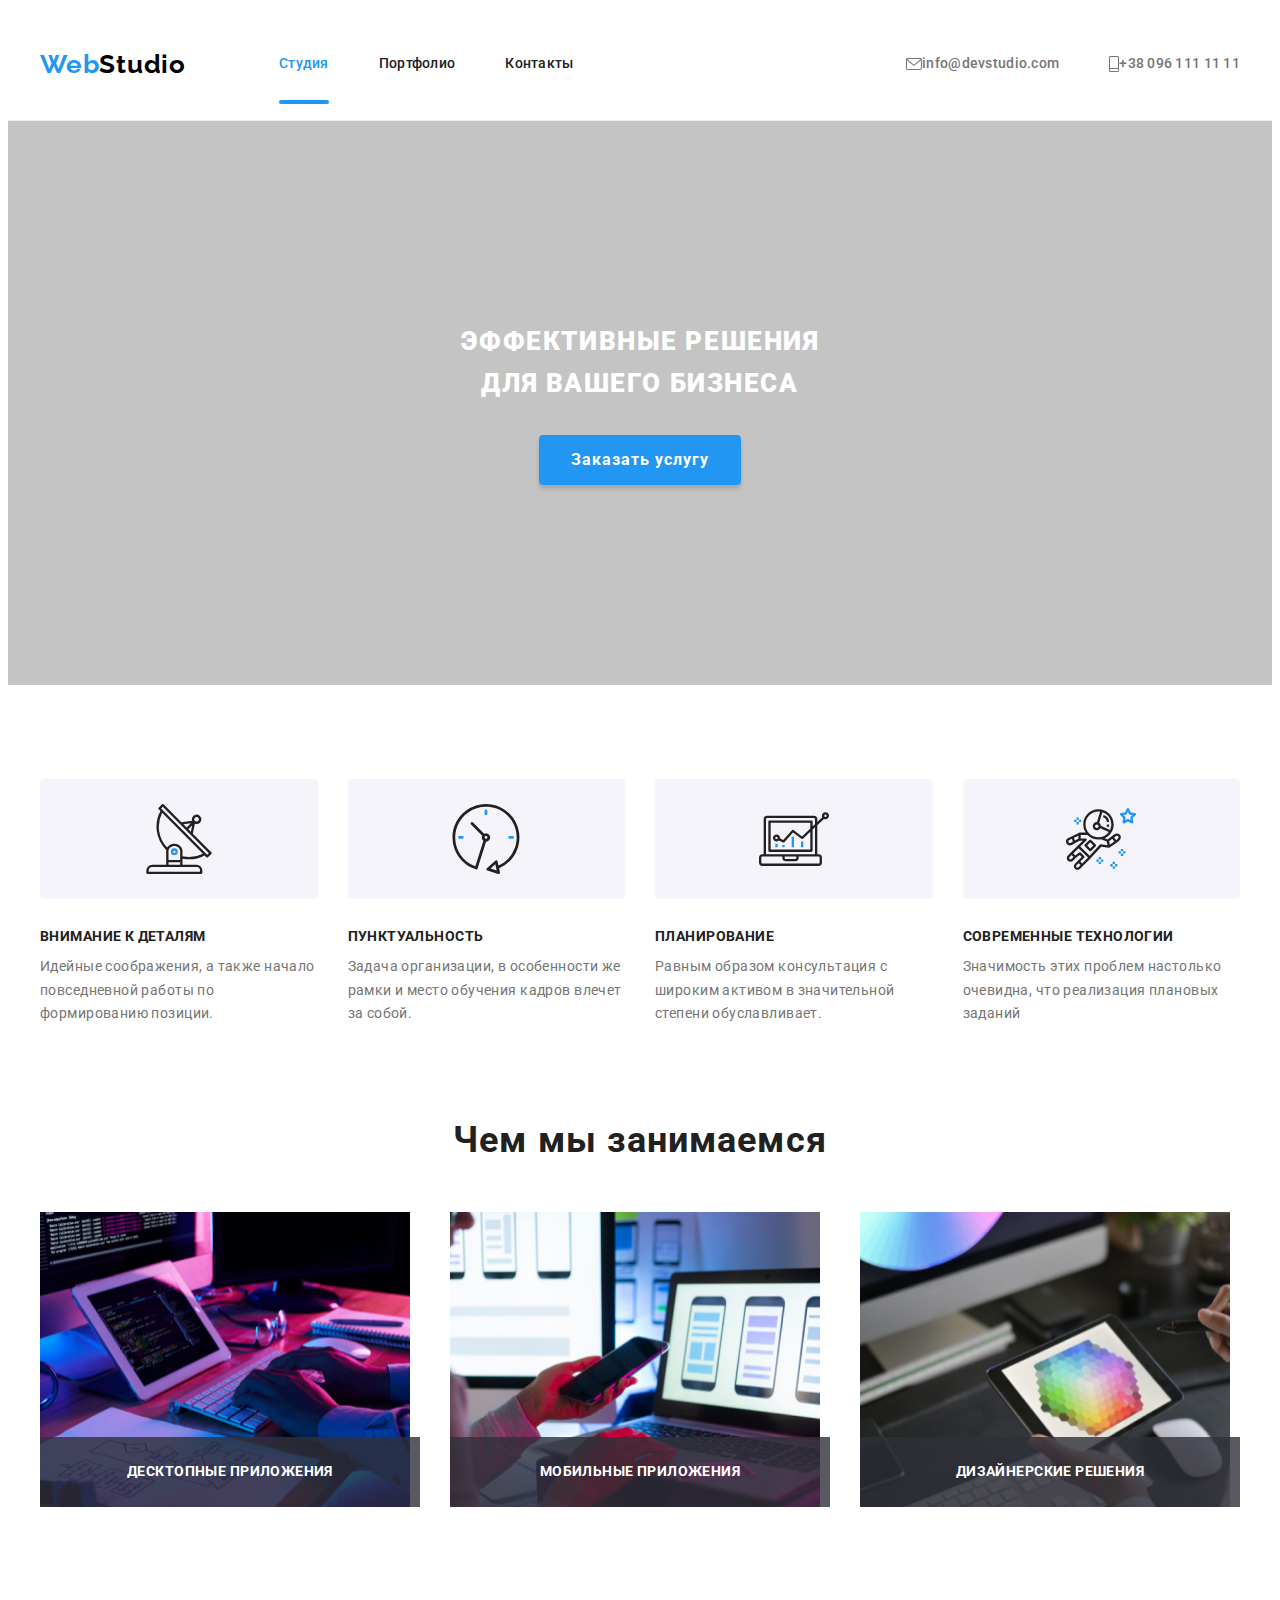
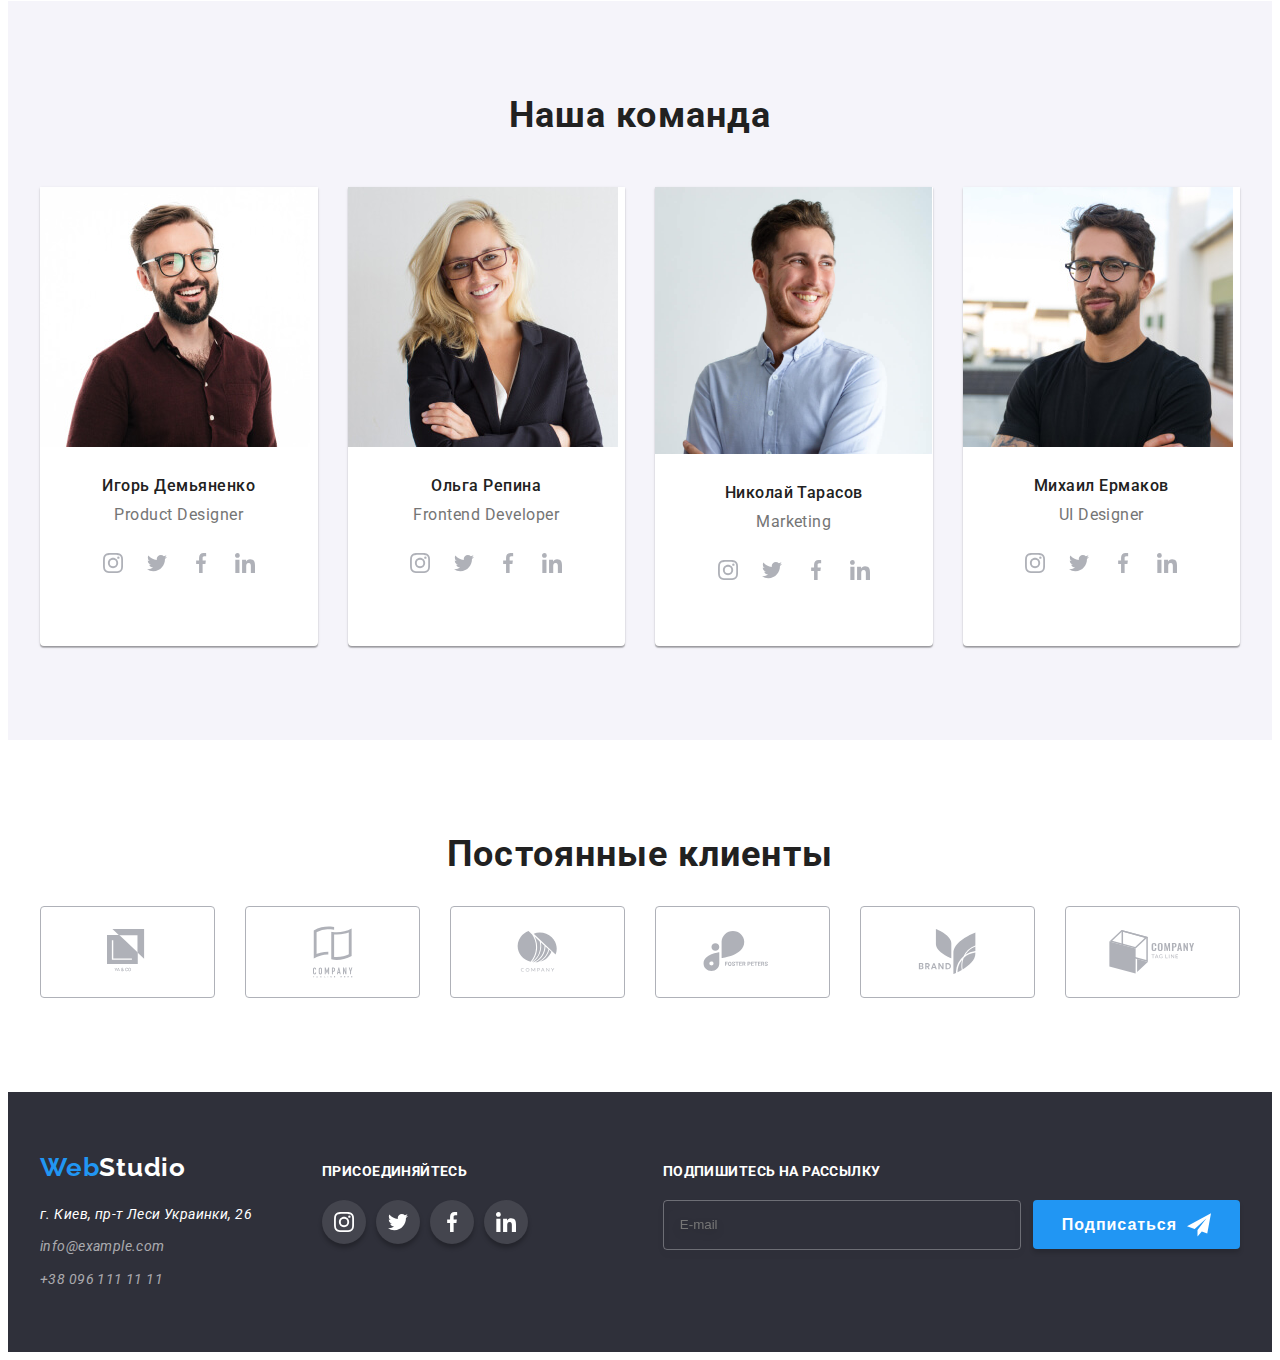
==== commit a6462b4c: "HW#8 remake hero-fons" ====
--- a/index.html
+++ b/index.html
@@ -230,25 +230,19 @@
 
                     <li class="team__item">
                         <picture class="team__picture">
-                            <source media="(min-width: 1200px)" 
-                            srcset="./images/team/igor_pd.jpg 1x, 
-                            ./images/team/igor_pd-2x.jpg 2x,">
-                            <source media="(min-width: 1200px)" 
-                            srcset="./images/team/igor_pd.webp 1x,
+                            <source media="(min-width: 1200px)" srcset="./images/team/igor_pd.jpg 1x,
+                            ./images/team/igor_pd-2x.jpg 2x">
+                            <source media="(min-width: 1200px)" srcset="./images/team/igor_pd.webp 1x,
                             ./images/team/igor_pd-2x.webp 2x">
                             
-                            <source media="(min-width: 768px)" 
-                            srcset="./images/team/igor-tablet-1x.jpg 1x,
+                            <source media="(min-width: 768px)" srcset="./images/team/igor-tablet-1x.jpg 1x,
                             ./images/team/igor-tablet-2x.jpg 2x">
-                            <source media="(min-width: 768px)" 
-                            srcset="./images/team/igor-tablet-1x.webp 1x,
+                            <source media="(min-width: 768px)" srcset="./images/team/igor-tablet-1x.webp 1x,
                             ./images/team/igor-tablet-2x.webp 2x ">
                             
-                            <source media="(min-width: 280px)" 
-                            srcset="./images/mobile/igor-team-card-img-1x.jpg 1x, 
+                            <source media="(min-width: 280px)" srcset="./images/mobile/igor-team-card-img-1x.jpg 1x, 
                             ./images/mobile/igor-team-card-img-2x.jpg 2x">
-                            <source media="(min-width: 280px)" 
-                            srcset="./images/mobile/igor-team-card-img-1x.webp 1x, 
+                            <source media="(min-width: 280px)" srcset="./images/mobile/igor-team-card-img-1x.webp 1x, 
                             ./images/mobile/igor-team-card-img-2x.webp 2x">
 
                             <img src="./images/team/igor_pd.jpg" 
--- a/css/main.min.css
+++ b/css/main.min.css
@@ -1,2 +1,2 @@
-:root{--accent-color: #2196f3;--primary-text-color: #757575;--title-text-color: #212121;--background-accent-color: #2f303a;--dark-theme-text-color: #ffffff;--body-background-color: #ffffff;--hedear-border-color: #ececec;--portfolio-card-border-color: #eeeeee;--btn-hover-color: #188ce8;--hero-bg-color: #c4c4c4;--secondary-bg-color: #f5f4fa;--social-link-color: #afb1b8;--modal-bg-color: #ffffff;--main-font: 'Roboto', sans-serif;--secondary-font: 'Raleway', sans-serif}.visually-hidden{position:absolute;width:1px;height:1px;margin:-1px;border:0;padding:0;white-space:nowrap;clip-path:inset(100%);clip:rect(0 0 0 0);overflow:hidden}h1,h2,h3,h4,h5,h6,p{margin-top:0;margin-bottom:0}ul,ol{margin-top:0;margin-bottom:0;padding-left:0}img{display:block;max-width:100%}.link{text-decoration:none}.list{list-style:none}body{font-family:var(--main-font);background-color:var(--body-background-color)}.section{padding-top:94px;padding-bottom:94px}@media screen and (max-width: 1199px){.section{padding-top:60px;padding-bottom:60px}}.container{padding-right:15px;padding-left:15px}@media screen and (min-width: 480px){.container{width:450px;margin:0 auto}}@media screen and (min-width: 768px){.container{width:738px}}@media screen and (min-width: 1200px){.container{width:1200px}}.navigation__logo,.footer__logo{display:block;font-family:var(--secondary-font);color:var(--accent-color);font-weight:bold;font-size:26px;line-height:1.19;letter-spacing:0.03em;text-decoration:none}.nav-list,.contacts-list,.social-list,.menu,.contacts__list,.advantages__list,.about__list,.team__list,.social__list,.clients__list{margin:0;padding:0;list-style:none}.nav-list__link,.contacts-list__link,.social-list__link,.menu__link,.contacts__link{text-decoration:none}.hero__btn,.btn-portfolio{font-family:inherit;text-align:center;border-radius:4px;cursor:pointer}.about__title,.team__title,.clients__title{font-weight:bold;font-size:36px;line-height:1.16;text-align:center;letter-spacing:0.03em;color:var(--title-text-color);margin-bottom:50px}.about__list{display:flex;flex-wrap:wrap;margin-left:-30px;margin-top:-30px}.backdrop{position:fixed;top:0;left:0;width:100vw;height:100vh;background-color:rgba(0,0,0,0.2);opacity:1;visibility:visible;pointer-events:auto;transition:opacity 250ms linear, visibility 250ms linear}.is-hidden{opacity:0;visibility:hidden;pointer-events:none}.modal{position:absolute;left:50%;top:50%;width:100%;max-width:450px;height:609px;background:var(--modal-bg-color);box-shadow:0px 1px 3px rgba(0,0,0,0.12),0px 1px 1px rgba(0,0,0,0.14),0px 2px 1px rgba(0,0,0,0.2);border-radius:4px;transform:translate(-50%, -50%);padding:40px}@media screen and (min-width: 1200px){.modal{max-width:528px;height:581px}}.modal-close-btn{display:flex;justify-content:center;align-items:center;width:30px;height:30px;background:var(--modal-bg-color);border:1px solid rgba(0,0,0,0.1);box-sizing:border-box;border-radius:50%;cursor:pointer;position:absolute;top:8px;right:8px;padding:0;transition:fill 250ms cubic-bezier(0.4, 0, 0.2, 1)}.modal-close-btn:focus,.modal-close-btn:hover{fill:var(--accent-color)}.modal-form{display:flex;flex-direction:column}.modal-form-head{font-style:normal;font-weight:bold;font-size:20px;line-height:1.15;text-align:center;letter-spacing:0.03em;margin-bottom:12px;color:var(--title-text-color)}.modal-form-field{position:relative;font-style:normal;font-weight:normal;font-size:12px;line-height:1.17;letter-spacing:0.01em;color:var(--primary-text-color);margin-bottom:10px}.modal-form-input-wrapper{display:block;position:relative;margin-top:4px}.modal-form-input{width:100%;height:40px;border:1px solid rgba(33,33,33,0.2);border-radius:4px;padding-left:42px;transition:border 250ms cubic-bezier(0.4, 0, 0.2, 1)}.modal-form-input:focus{outline:none;border:1px solid var(--accent-color)}.modal-form-input:focus+.modal-form-icon{fill:var(--accent-color)}.modal-form-icon{position:absolute;top:50%;left:12px;transform:translateY(-50%);transition:fill 250ms cubic-bezier(0.4, 0, 0.2, 1)}.modal-form-message{width:100%;margin-top:4px;height:120px;border:1px solid rgba(33,33,33,0.2);box-sizing:border-box;border-radius:4px;padding:12px 16px;resize:none}.modal-form-message:focus{outline:none;border:1px solid var(--accent-color)}.modal-form-message::placeholder{color:rgba(117,117,117,0.5)}.modal-form-checkbox-label{display:flex;align-items:center;font-style:normal;font-weight:normal;font-size:12px;line-height:1.16;letter-spacing:0.03em;color:var(--primary-text-color);margin-bottom:30px}@media screen and (min-width: 1200px){.modal-form-checkbox-label{font-size:14px;line-height:1.71}}.modal-form-checkbox-label::before{display:block;content:'';width:16px;height:15px;border:2px solid black;border-radius:4px;cursor:pointer;margin-right:10px;transition:250ms cubic-bezier(0.4, 0, 0.2, 1)}.modal-form-checkbox:checked+.modal-form-checkbox-label::before{background-image:url(../images/icon/SVG/icon-check-v.svg);background-repeat:no-repeat;background-position:center;background-origin:border-box;border-color:var(--accent-color);background-color:var(--accent-color)}.modal-form-checkbox:focus+.modal-form-checkbox-label::before{border:2px solid var(--accent-color);transition:250ms cubic-bezier(0.4, 0, 0.2, 1)}.modal-form-label-link{font-style:normal;font-weight:normal;font-size:12px;line-height:1.16;letter-spacing:0.03em;text-decoration-line:underline;color:var(--accent-color)}@media screen and (min-width: 1200px){.modal-form-label-link{font-size:14px;line-height:1.71}}.modal-form-button{display:block;font-family:inherit;font-weight:bold;font-size:16px;line-height:30px;letter-spacing:0.06em;color:var(--dark-theme-text-color);padding-top:10px;padding:10px 55px;margin:0 auto;background:var(--accent-color);box-shadow:0px 4px 4px rgba(0,0,0,0.15);border:none;border-radius:4px;cursor:pointer;transition:background-color 250ms cubic-bezier(0.4, 0, 0.2, 1),box-shadow 250ms cubic-bezier(0.4, 0, 0.2, 1),color 250ms cubic-bezier(0.4, 0, 0.2, 1)}.modal-form-button:focus,.modal-form-button:hover{background:var(--btn-hover-color);box-shadow:0px 4px 4px rgba(0,0,0,0.15);border-radius:4px}.page-header{border-bottom:1px solid var(--hedear-border-color);padding-top:16px;padding-bottom:16px}.page-header__container{display:flex;justify-content:space-between;align-items:center}.navigation{display:flex;align-items:center}@media screen and (max-width: 1199px){.navigation__logo{font-size:24px;line-height:1.16}}@media screen and (min-width: 1200px){.navigation__logo{padding-top:25px;padding-bottom:24px;margin-right:93px}}.navigation__logo--active{color:black}.burger-btn{background-color:transparent;border:none;padding:0;width:40px;height:40px;cursor:pointer;transition:fill 250ms cubic-bezier(0.4, 0, 0.2, 1)}.burger-btn:focus,.burger-btn:hover{fill:var(--accent-color)}@media screen and (min-width: 767px){.burger-btn{display:none}}.mobile-menu{position:fixed;z-index:100;left:0;top:0;width:100vw;height:100vh;background-color:var(--body-background-color);overflow-y:scroll;opacity:0;visibility:hidden;pointer-events:none;transition:opacity 250ms cubic-bezier(0.4, 0, 0.2, 1),visibility 250ms cubic-bezier(0.4, 0, 0.2, 1)}.mobile-menu__container{position:relative;padding-top:48px;padding-left:25px}.mobile-menu__close-btn{padding:0;border:none;width:40px;height:40px}.mobile-menu.is-open{opacity:1;visibility:visible;pointer-events:auto}@media screen and (min-width: 767px){.mobile-menu{display:none}}.close-btn{position:absolute;top:10px;right:15px;background-color:var(--body-background-color);cursor:pointer;transition:fill 250ms cubic-bezier(0.4, 0, 0.2, 1)}.close-btn:focus,.close-btn:hover{fill:var(--accent-color)}@media screen and (min-width: 767px){.close-btn{display:none}}.nav-list{margin-bottom:302px}.nav-list__item:not(:last-child){margin-bottom:32px}.nav-list__link{font-weight:500;font-size:40px;line-height:1.17;letter-spacing:0.02em;color:#212121;transition:color 250ms cubic-bezier(0.4, 0, 0.2, 1)}.nav-list__link:hover,.nav-list_link:focus{color:var(--accent-color)}@media screen and (min-width: 767px){.nav-list{display:none}}.contacts-list{margin-bottom:64px}.contacts-list__item:not(:last-child){margin-bottom:32px}.contacts-list__link--tell{font-weight:500;font-size:34px;line-height:1.17;letter-spacing:0.02em;color:var(--accent-color)}.contacts-list__link--mail{font-weight:500;font-size:24px;line-height:1.16;letter-spacing:0.02em;color:var(--primary-text-color)}@media screen and (min-width: 767px){.contacts-list{display:none}}.social-list{display:flex}.social-list__item:not(:last-child){margin-right:20px}.social-list__link{font-weight:500;font-size:18px;line-height:1.2;letter-spacing:0.02em;color:var(--accent-color)}@media screen and (min-width: 767px){.social-list{display:none}}.menu{display:flex;align-items:center}@media screen and (max-width: 767px){.menu{display:none}}@media screen and (min-width: 768px) and (max-width: 1200px){.menu{margin-left:88px}}.menu__item{position:relative}.menu__item:not(:last-child){margin-right:50px}.menu__link{font-weight:500;font-size:14px;line-height:1.14;color:var(--title-text-color);letter-spacing:.02em;display:block;padding-top:32px;padding-bottom:32px;transition:color 250ms cubic-bezier(0.4, 0, 0.2, 1)}.menu__link:hover,.menu__link:focus{color:var(--accent-color)}.menu__link--current{color:var(--accent-color)}.menu__link--current::after{content:'';display:block;position:absolute;bottom:0;width:100%;height:4px;background:var(--accent-color);border-radius:2px}@media screen and (max-width: 767px){.contacts__list{display:none}}@media screen and (min-width: 768px) and (max-width: 1200px){.contacts__list{margin-left:0 auto}}@media screen and (min-width: 1200px){.contacts__list{display:flex;align-items:center;margin-left:auto}}@media screen and (max-width: 1199px){.contacts__item:not(:last-child){margin-bottom:10px}}@media screen and (min-width: 1200px){.contacts__item:not(:last-child){margin-right:50px}}@media screen and (max-width: 767px){.contacts__item{display:none}}.contacts__link{font-weight:500;font-size:12px;line-height:1.16;color:var(--primary-text-color);letter-spacing:.02em;transition:color 250ms cubic-bezier(0.4, 0, 0.2, 1)}@media screen and (min-width: 1200px){.contacts__link{font-weight:500;font-size:14px;line-height:1.14;color:var(--primary-text-color);letter-spacing:.02em;display:flex;align-items:center;padding-top:32px;padding-bottom:32px}}.contacts__link:hover,.contacts__link:focus{color:var(--accent-color)}@media screen and (max-width: 767px){.contacts__link{display:none}}.contacts__item{fill:currentColor}@media screen and (max-width: 767px){.contacts__item{display:none}}.hero{background-color:var(--hero-bg-color);background-image:linear-gradient(rgba(47,48,58,0.4), rgba(47,48,58,0.4)),url(/images/mobile/Header-img-moobile-1x.jpg);background-position:center;text-align:center;max-width:1600px;background-size:cover;padding-top:118px;padding-bottom:118px;margin:0 auto}@media (min-device-pixel-ratio: 2) and (max-width: 767px), (min-resolution: 192dpi) and (max-width: 767px), (min-resolution: 2dppx) and (max-width: 767px){.hero{background-image:linear-gradient(rgba(47,48,58,0.4), rgba(47,48,58,0.4)),url(/images/mobile/Header-img-moobile-2x.jpg)}}@media screen and (min-width: 768px){.hero{background-image:inear-gradient(rgba(47,48,58,0.4), rgba(47,48,58,0.4)),url(/images/tablet/hero-img-1x.jpg)}}@media (min-device-pixel-ratio: 2) and (min-width: 768px), (min-resolution: 192dpi) and (min-width: 768px), (min-resolution: 2dppx) and (min-width: 768px){.hero{background-image:linear-gradient(rgba(47,48,58,0.4), rgba(47,48,58,0.4)),url(/images/tablet/hero-img-2x.jpg)}}@media screen and (min-width: 1200px){.hero{background-image:inear-gradient(rgba(47,48,58,0.4), rgba(47,48,58,0.4)),url(/images/fons/hero_fons.jpg);padding-top:200px;padding-bottom:200px}}@media (min-device-pixel-ratio: 2) and (min-width: 1200px), (min-resolution: 192dpi) and (min-width: 1200px), (min-resolution: 2dppx) and (min-width: 1200px){.hero{background-image:linear-gradient(rgba(47,48,58,0.4), rgba(47,48,58,0.4)),url(/images/fons/hero_fons_2x.jpg)}}.hero__title{font-weight:900;font-size:26px;line-height:1.61;color:var(--dark-theme-text-color);letter-spacing:.06em;text-transform:uppercase}.hero__btn{font-weight:700;font-size:16px;line-height:1.87;color:var(--dark-theme-text-color);letter-spacing:.06em;background-color:var(--accent-color);box-shadow:0px 4px 4px rgba(0,0,0,0.15);border:none;margin-top:30px;padding:10px 32px;transition:background-color 250ms cubic-bezier(0.4, 0, 0.2, 1),box-shadow 250ms cubic-bezier(0.4, 0, 0.2, 1)}.hero__btn:hover,.hero__btn:focus{background-color:var(--btn-hover-color);box-shadow:0px 4px 4px rgba(0,0,0,0.15);border-radius:4px}@media screen and (min-width: 1200px){.advantages{padding-bottom:0px}}@media screen and (max-width: 1199px){.advantages{padding-top:60px;padding-bottom:60px}}.advantages__list{display:flex;flex-wrap:wrap;justify-content:center;align-content:center}@media screen and (min-width: 768px){.advantages__list{margin:-15px}}@media screen and (min-width: 768px){.advantages__item{margin:15px;width:calc((100% - 4 * 15px) / 2)}}@media screen and (min-width: 1200px){.advantages__item{margin:15px;width:calc((100% - 8 * 15px) / 4)}}@media screen and (max-width: 1199px){.advantages__item:not(:last-child){margin-bottom:30px}}.advantages__slogan{font-weight:700;font-size:14px;line-height:1.14;color:var(--title-text-color);letter-spacing:.03em;text-transform:uppercase}@media screen and (max-width: 767px){.advantages__slogan{text-align:center}}.advantages__text{font-weight:400;font-size:14px;line-height:1.71;color:var(--primary-text-color);letter-spacing:.03em;margin-top:10px}.advantages__box{display:flex;justify-content:center;align-items:center;padding:25px 100px;margin-bottom:30px;background:#f5f4fa;border-radius:4px}.about__item{margin-left:30px;margin-top:30px;flex-basis:calc((100% - 90px) / 3);position:relative}.about__box{position:absolute;width:100%;left:0;bottom:0;padding-top:27px;padding-bottom:27px;background:rgba(47,48,58,0.8)}.about__text{font-weight:bold;font-size:14px;line-height:1.14;color:var(--dark-theme-text-color);letter-spacing:.03em;text-align:center;text-transform:uppercase}@media screen and (max-width: 1199px){.about{display:none}}.team{background:var(--secondary-bg-color)}@media screen and (max-width: 1199px){.team{padding-top:60px;padding-bottom:60px}}.team__list{display:flex;flex-wrap:wrap;justify-content:center}@media screen and (min-width: 768px){.team__list{margin:-15px}}.team__item{background:#ffffff;box-shadow:0px 1px 3px rgba(0,0,0,0.12),0px 1px 1px rgba(0,0,0,0.14),0px 2px 1px rgba(0,0,0,0.2);border-radius:0px 0px 4px 4px;margin-top:30px}@media screen and (min-width: 768px){.team__item{margin:15px;width:calc((100% - 4 * 15px) / 2)}}@media screen and (min-width: 1200px){.team__item{margin:15px;width:calc((100% - 8 * 15px) / 4)}}.team__box{padding-top:30px;padding-bottom:54px}.team__lead{font-weight:500;font-size:16px;line-height:1.18;color:var(--title-text-color);letter-spacing:.03em;text-align:center;margin-bottom:10px}.team__expert{font-weight:400;font-size:16px;line-height:1.18;color:var(--primary-text-color);letter-spacing:.03em;text-align:center}.social__list{display:flex;justify-content:center;padding-top:16px}.social__link{display:flex;justify-content:center;align-items:center;width:44px;height:44px;border-radius:50%;fill:var(--social-link-color);transition:background-color 250ms cubic-bezier(0.4, 0, 0.2, 1),fill 250ms cubic-bezier(0.4, 0, 0.2, 1)}.social__link:hover,.social__link:focus{width:44px;height:44px;border-radius:50%;fill:#ffffff;background-color:var(--accent-color)}.social__link:not(:last-child){margin-right:10px}@media screen and (max-width: 1199px){.clients{padding-top:60px;padding-bottom:60px}}.clients__title{margin-bottom:30px}.clients__list{display:flex;justify-content:center;flex-wrap:wrap;align-items:center;margin:-15px}.clients__item{margin:15px;width:calc((100% - 4 * 15px) / 2)}@media screen and (min-width: 768px){.clients__item{margin:15px;width:calc((100% - 6 * 15px) / 3)}}@media screen and (min-width: 1200px){.clients__item{margin:15px;width:calc((100% - 12 * 15px) / 6)}}.clients__link{display:flex;justify-content:center;align-items:center;height:92px;box-sizing:border-box;border:1px solid var(--social-link-color);border-radius:4px;fill:var(--social-link-color);transition:fill 250ms cubic-bezier(0.4, 0, 0.2, 1),border 250ms cubic-bezier(0.4, 0, 0.2, 1)}.clients__link:hover,.clients__link:focus{fill:var(--accent-color);border:1px solid var(--accent-color)}.footer{background-color:var(--background-accent-color);background-position:center;padding:60px 0px}@media screen and (min-width: 1200px){.footer-container{display:flex;align-items:baseline;justify-content:space-between}}@media screen and (max-width: 1199px){.footer-contacts-wrapper{display:block;width:100%;text-align:center}}@media screen and (min-width: 768px){.footer-contacts-wrapper{display:flex;justify-content:space-around;align-items:baseline}}@media screen and (max-width: 1199px){.footer-contacts{margin-bottom:60px}}.main-contacts-list{display:block}.main-contacts-item:not(:last-child){margin-bottom:9px}.main-contacts-address{font-weight:400;font-size:14px;line-height:1.71;color:var(--dark-theme-text-color);letter-spacing:.03em}.main-contacts-mail,.main-contacts-tel{font-weight:400;font-size:14px;line-height:1.71;color:rgba(255,255,255,0.6);letter-spacing:.03em}.footer__logo{margin-bottom:20px}.footer__logo--active{color:white}@media screen and (max-width: 1199px){.footer-social{margin-bottom:60px}}@media screen and (min-width: 1200px){.footer-social{margin-left:70px}}.footer-social-title{font-weight:bold;font-size:14px;line-height:1.14;color:var(--dark-theme-text-color);letter-spacing:.03em;text-transform:uppercase;margin-bottom:20px}.footer-social-list{display:flex;justify-content:center}.footer-social-list-item:not(:last-child){margin-right:10px}.footer-social-list-link{display:flex;justify-content:center;align-items:center;width:44px;height:44px;border-radius:50%;fill:#ffffff;background:rgba(255,255,255,0.1);box-shadow:0px 4px 4px rgba(0,0,0,0.25);transition:background-color 250ms cubic-bezier(0.4, 0, 0.2, 1)}.footer-social-list-link:hover,.footer-social-list-link:focus{background-color:var(--accent-color)}@media screen and (min-width: 1200px){.footer-form-wrapper{margin-left:93px}}.footer-form-head{font-weight:bold;font-size:14px;line-height:1.14;color:var(--dark-theme-text-color);letter-spacing:.03em;text-transform:uppercase;margin-bottom:20px}@media screen and (max-width: 1199px){.footer-form-head{text-align:center}}@media screen and (max-width: 1199px){.footer-form{display:block;text-align:center}}@media screen and (min-width: 1200px){.footer-form{display:flex;justify-content:space-between}}.footer-form-input{width:100%;height:50px;padding-left:16px;margin-bottom:20px;color:var(--dark-theme-text-color);background-color:transparent;border:1px solid rgba(255,255,255,0.3);box-sizing:border-box;filter:drop-shadow(0px 4px 4px rgba(0,0,0,0.15));border-radius:4px;transition:250ms cubic-bezier(0.4, 0, 0.2, 1)}.footer-form-input:focus{outline:none}@media screen and (min-width: 768px){.footer-form-input{width:450px}}@media screen and (min-width: 1200px){.footer-form-input{margin-right:12px;width:358px}}.footer-form-btn{font-weight:bold;font-size:16px;line-height:1.87;color:var(--dark-theme-text-color);letter-spacing:.06em;display:flex;align-items:center;margin:0 auto;cursor:pointer;padding:10px 29px;background:var(--accent-color);box-shadow:0px 4px 4px rgba(0,0,0,0.15);border-radius:4px;border:none;transition:background-color 250ms cubic-bezier(0.4, 0, 0.2, 1),box-shadow 250ms cubic-bezier(0.4, 0, 0.2, 1)}.footer-form-btn:hover,.footer-form-btn:focus{outline:none;background-color:var(--btn-hover-color);box-shadow:0px 4px 4px rgba(0,0,0,0.15);border-radius:4px}.footer-form-icon{margin-left:10px}.btn-portfolio{font-weight:500;font-size:16px;line-height:1.63;letter-spacing:0.03em;color:var(--title-text-color);background:var(--secondary-bg-color);border-color:transparent;padding:6px 22px;transition:background-color 250ms cubic-bezier(0.4, 0, 0.2, 1),box-shadow 250ms cubic-bezier(0.4, 0, 0.2, 1),color 250ms cubic-bezier(0.4, 0, 0.2, 1)}.btn-portfolio:hover,.btn-portfolio:focus{color:#ffffff;background:var(--accent-color);box-shadow:0px 3px 1px rgba(0,0,0,0.1),0px 1px 2px rgba(0,0,0,0.08),0px 2px 2px rgba(0,0,0,0.12);border-radius:4px}.btn-portfolio-list{display:flex;justify-content:start;flex-wrap:wrap;margin-bottom:40px}@media screen and (min-width: 768px){.btn-portfolio-list{justify-content:center;margin-bottom:30px}}@media screen and (min-width: 1200px){.btn-portfolio-list{margin-bottom:50px}}.btn-portfolio-item:not(:last-child){margin-right:8px}@media screen and (max-width: 767px){.btn-portfolio-item{margin-bottom:15px}}@media screen and (min-width: 768px) and (max-width: 1199px){.portfolio-link-list{margin:-15px;display:flex;flex-wrap:wrap}}@media screen and (min-width: 1200px){.portfolio-link-list{display:flex;flex-wrap:wrap;align-items:stretch;margin-left:-30px;margin-top:-30px}}@media screen and (max-width: 767px){.portfolio-link-item{margin-bottom:30px}}@media screen and (min-width: 768px) and (max-width: 1199px){.portfolio-link-item{display:flex;margin:15px;width:calc((100% - 4 * 15px) / 2)}}@media screen and (min-width: 1200px){.portfolio-link-item{flex-basis:calc((100% - 90px) / 3);margin-left:30px;margin-top:30px}}@media screen and (max-width: 767px){.portfolio-link-item:not(:last-child){margin-bottom:30px}}.portfolio-link-box{flex-grow:1;padding:20px 24px;border:1px solid var(--portfolio-card-border-color);border-top:none}.portfolio-card-link{display:flex;flex-direction:column;transition:box-shadow 250ms cubic-bezier(0.4, 0, 0.2, 1)}.portfolio-card-link:hover,.portfolio-card-link:focus{box-shadow:0px 1px 1px rgba(0,0,0,0.12),0px 4px 4px rgba(0,0,0,0.06),1px 4px 6px rgba(0,0,0,0.16)}.portfolio-card-link:hover .overlay,.portfolio-card-link:focus .overlay{transform:translateY(0%)}.portfolio-card-img{position:relative;overflow:hidden}.overlay{font-weight:400;font-size:18px;line-height:1.55;color:var(--dark-theme-text-color);letter-spacing:.03em;background:rgba(33,150,243,0.9);padding:63px 24px;position:absolute;top:0;left:0;height:100%;width:100%;overflow:auto;transform:translateY(100%);transition:transform 250ms cubic-bezier(0.4, 0, 0.2, 1)}.portfolio-link-list-title{font-weight:700;font-size:18px;line-height:2;color:var(--title-text-color);letter-spacing:.06em}.portfolio-link-list-category{font-weight:400;font-size:16px;line-height:1.87;color:var(--primary-text-color);letter-spacing:.03em}
+:root{--accent-color: #2196f3;--primary-text-color: #757575;--title-text-color: #212121;--background-accent-color: #2f303a;--dark-theme-text-color: #ffffff;--body-background-color: #ffffff;--hedear-border-color: #ececec;--portfolio-card-border-color: #eeeeee;--btn-hover-color: #188ce8;--hero-bg-color: #c4c4c4;--secondary-bg-color: #f5f4fa;--social-link-color: #afb1b8;--modal-bg-color: #ffffff;--main-font: 'Roboto', sans-serif;--secondary-font: 'Raleway', sans-serif}.visually-hidden{position:absolute;width:1px;height:1px;margin:-1px;border:0;padding:0;white-space:nowrap;clip-path:inset(100%);clip:rect(0 0 0 0);overflow:hidden}h1,h2,h3,h4,h5,h6,p{margin-top:0;margin-bottom:0}ul,ol{margin-top:0;margin-bottom:0;padding-left:0}img{display:block;max-width:100%}.link{text-decoration:none}.list{list-style:none}body{font-family:var(--main-font);background-color:var(--body-background-color)}.section{padding-top:94px;padding-bottom:94px}@media screen and (max-width: 1199px){.section{padding-top:60px;padding-bottom:60px}}.container{padding-right:15px;padding-left:15px}@media screen and (min-width: 480px){.container{width:450px;margin:0 auto}}@media screen and (min-width: 768px){.container{width:738px}}@media screen and (min-width: 1200px){.container{width:1200px}}.navigation__logo,.footer__logo{display:block;font-family:var(--secondary-font);color:var(--accent-color);font-weight:bold;font-size:26px;line-height:1.19;letter-spacing:0.03em;text-decoration:none}.nav-list,.contacts-list,.social-list,.menu,.contacts__list,.advantages__list,.about__list,.team__list,.social__list,.clients__list{margin:0;padding:0;list-style:none}.nav-list__link,.contacts-list__link,.social-list__link,.menu__link,.contacts__link{text-decoration:none}.hero__btn,.btn-portfolio{font-family:inherit;text-align:center;border-radius:4px;cursor:pointer}.about__title,.team__title,.clients__title{font-weight:bold;font-size:36px;line-height:1.16;text-align:center;letter-spacing:0.03em;color:var(--title-text-color);margin-bottom:50px}.about__list{display:flex;flex-wrap:wrap;margin-left:-30px;margin-top:-30px}.backdrop{position:fixed;top:0;left:0;width:100vw;height:100vh;background-color:rgba(0,0,0,0.2);opacity:1;visibility:visible;pointer-events:auto;transition:opacity 250ms linear, visibility 250ms linear}.is-hidden{opacity:0;visibility:hidden;pointer-events:none}.modal{position:absolute;left:50%;top:50%;width:100%;max-width:450px;height:609px;background:var(--modal-bg-color);box-shadow:0px 1px 3px rgba(0,0,0,0.12),0px 1px 1px rgba(0,0,0,0.14),0px 2px 1px rgba(0,0,0,0.2);border-radius:4px;transform:translate(-50%, -50%);padding:40px}@media screen and (min-width: 1200px){.modal{max-width:528px;height:581px}}.modal-close-btn{display:flex;justify-content:center;align-items:center;width:30px;height:30px;background:var(--modal-bg-color);border:1px solid rgba(0,0,0,0.1);box-sizing:border-box;border-radius:50%;cursor:pointer;position:absolute;top:8px;right:8px;padding:0;transition:fill 250ms cubic-bezier(0.4, 0, 0.2, 1)}.modal-close-btn:focus,.modal-close-btn:hover{fill:var(--accent-color)}.modal-form{display:flex;flex-direction:column}.modal-form-head{font-style:normal;font-weight:bold;font-size:20px;line-height:1.15;text-align:center;letter-spacing:0.03em;margin-bottom:12px;color:var(--title-text-color)}.modal-form-field{position:relative;font-style:normal;font-weight:normal;font-size:12px;line-height:1.17;letter-spacing:0.01em;color:var(--primary-text-color);margin-bottom:10px}.modal-form-input-wrapper{display:block;position:relative;margin-top:4px}.modal-form-input{width:100%;height:40px;border:1px solid rgba(33,33,33,0.2);border-radius:4px;padding-left:42px;transition:border 250ms cubic-bezier(0.4, 0, 0.2, 1)}.modal-form-input:focus{outline:none;border:1px solid var(--accent-color)}.modal-form-input:focus+.modal-form-icon{fill:var(--accent-color)}.modal-form-icon{position:absolute;top:50%;left:12px;transform:translateY(-50%);transition:fill 250ms cubic-bezier(0.4, 0, 0.2, 1)}.modal-form-message{width:100%;margin-top:4px;height:120px;border:1px solid rgba(33,33,33,0.2);box-sizing:border-box;border-radius:4px;padding:12px 16px;resize:none}.modal-form-message:focus{outline:none;border:1px solid var(--accent-color)}.modal-form-message::placeholder{color:rgba(117,117,117,0.5)}.modal-form-checkbox-label{display:flex;align-items:center;font-style:normal;font-weight:normal;font-size:12px;line-height:1.16;letter-spacing:0.03em;color:var(--primary-text-color);margin-bottom:30px}@media screen and (min-width: 1200px){.modal-form-checkbox-label{font-size:14px;line-height:1.71}}.modal-form-checkbox-label::before{display:block;content:'';width:16px;height:15px;border:2px solid black;border-radius:4px;cursor:pointer;margin-right:10px;transition:250ms cubic-bezier(0.4, 0, 0.2, 1)}.modal-form-checkbox:checked+.modal-form-checkbox-label::before{background-image:url(../images/icon/SVG/icon-check-v.svg);background-repeat:no-repeat;background-position:center;background-origin:border-box;border-color:var(--accent-color);background-color:var(--accent-color)}.modal-form-checkbox:focus+.modal-form-checkbox-label::before{border:2px solid var(--accent-color);transition:250ms cubic-bezier(0.4, 0, 0.2, 1)}.modal-form-label-link{font-style:normal;font-weight:normal;font-size:12px;line-height:1.16;letter-spacing:0.03em;text-decoration-line:underline;color:var(--accent-color)}@media screen and (min-width: 1200px){.modal-form-label-link{font-size:14px;line-height:1.71}}.modal-form-button{display:block;font-family:inherit;font-weight:bold;font-size:16px;line-height:30px;letter-spacing:0.06em;color:var(--dark-theme-text-color);padding-top:10px;padding:10px 55px;margin:0 auto;background:var(--accent-color);box-shadow:0px 4px 4px rgba(0,0,0,0.15);border:none;border-radius:4px;cursor:pointer;transition:background-color 250ms cubic-bezier(0.4, 0, 0.2, 1),box-shadow 250ms cubic-bezier(0.4, 0, 0.2, 1),color 250ms cubic-bezier(0.4, 0, 0.2, 1)}.modal-form-button:focus,.modal-form-button:hover{background:var(--btn-hover-color);box-shadow:0px 4px 4px rgba(0,0,0,0.15);border-radius:4px}.page-header{border-bottom:1px solid var(--hedear-border-color);padding-top:16px;padding-bottom:16px}.page-header__container{display:flex;justify-content:space-between;align-items:center}.navigation{display:flex;align-items:center}@media screen and (max-width: 1199px){.navigation__logo{font-size:24px;line-height:1.16}}@media screen and (min-width: 1200px){.navigation__logo{padding-top:25px;padding-bottom:24px;margin-right:93px}}.navigation__logo--active{color:black}.burger-btn{background-color:transparent;border:none;padding:0;width:40px;height:40px;cursor:pointer;transition:fill 250ms cubic-bezier(0.4, 0, 0.2, 1)}.burger-btn:focus,.burger-btn:hover{fill:var(--accent-color)}@media screen and (min-width: 767px){.burger-btn{display:none}}.mobile-menu{position:fixed;z-index:100;left:0;top:0;width:100vw;height:100vh;background-color:var(--body-background-color);overflow-y:scroll;opacity:0;visibility:hidden;pointer-events:none;transition:opacity 250ms cubic-bezier(0.4, 0, 0.2, 1),visibility 250ms cubic-bezier(0.4, 0, 0.2, 1)}.mobile-menu__container{position:relative;padding-top:48px;padding-left:25px}.mobile-menu__close-btn{padding:0;border:none;width:40px;height:40px}.mobile-menu.is-open{opacity:1;visibility:visible;pointer-events:auto}@media screen and (min-width: 767px){.mobile-menu{display:none}}.close-btn{position:absolute;top:10px;right:15px;background-color:var(--body-background-color);cursor:pointer;transition:fill 250ms cubic-bezier(0.4, 0, 0.2, 1)}.close-btn:focus,.close-btn:hover{fill:var(--accent-color)}@media screen and (min-width: 767px){.close-btn{display:none}}.nav-list{margin-bottom:302px}.nav-list__item:not(:last-child){margin-bottom:32px}.nav-list__link{font-weight:500;font-size:40px;line-height:1.17;letter-spacing:0.02em;color:#212121;transition:color 250ms cubic-bezier(0.4, 0, 0.2, 1)}.nav-list__link:hover,.nav-list_link:focus{color:var(--accent-color)}@media screen and (min-width: 767px){.nav-list{display:none}}.contacts-list{margin-bottom:64px}.contacts-list__item:not(:last-child){margin-bottom:32px}.contacts-list__link--tell{font-weight:500;font-size:34px;line-height:1.17;letter-spacing:0.02em;color:var(--accent-color)}.contacts-list__link--mail{font-weight:500;font-size:24px;line-height:1.16;letter-spacing:0.02em;color:var(--primary-text-color)}@media screen and (min-width: 767px){.contacts-list{display:none}}.social-list{display:flex}.social-list__item:not(:last-child){margin-right:20px}.social-list__link{font-weight:500;font-size:18px;line-height:1.2;letter-spacing:0.02em;color:var(--accent-color)}@media screen and (min-width: 767px){.social-list{display:none}}.menu{display:flex;align-items:center}@media screen and (max-width: 767px){.menu{display:none}}@media screen and (min-width: 768px) and (max-width: 1200px){.menu{margin-left:88px}}.menu__item{position:relative}.menu__item:not(:last-child){margin-right:50px}.menu__link{font-weight:500;font-size:14px;line-height:1.14;color:var(--title-text-color);letter-spacing:.02em;display:block;padding-top:32px;padding-bottom:32px;transition:color 250ms cubic-bezier(0.4, 0, 0.2, 1)}.menu__link:hover,.menu__link:focus{color:var(--accent-color)}.menu__link--current{color:var(--accent-color)}.menu__link--current::after{content:'';display:block;position:absolute;bottom:0;width:100%;height:4px;background:var(--accent-color);border-radius:2px}@media screen and (max-width: 767px){.contacts__list{display:none}}@media screen and (min-width: 768px) and (max-width: 1200px){.contacts__list{margin-left:0 auto}}@media screen and (min-width: 1200px){.contacts__list{display:flex;align-items:center;margin-left:auto}}@media screen and (max-width: 1199px){.contacts__item:not(:last-child){margin-bottom:10px}}@media screen and (min-width: 1200px){.contacts__item:not(:last-child){margin-right:50px}}@media screen and (max-width: 767px){.contacts__item{display:none}}.contacts__link{font-weight:500;font-size:12px;line-height:1.16;color:var(--primary-text-color);letter-spacing:.02em;transition:color 250ms cubic-bezier(0.4, 0, 0.2, 1)}@media screen and (min-width: 1200px){.contacts__link{font-weight:500;font-size:14px;line-height:1.14;color:var(--primary-text-color);letter-spacing:.02em;display:flex;align-items:center;padding-top:32px;padding-bottom:32px}}.contacts__link:hover,.contacts__link:focus{color:var(--accent-color)}@media screen and (max-width: 767px){.contacts__link{display:none}}.contacts__item{fill:currentColor}@media screen and (max-width: 767px){.contacts__item{display:none}}.hero{background-color:var(--hero-bg-color);background-position:center;text-align:center;max-width:1600px;background-size:cover;padding-top:118px;padding-bottom:118px;margin:0 auto}@media screen and (max-width: 767px){.hero{background-image:linear-gradient(rgba(47,48,58,0.4), rgba(47,48,58,0.4)),url(../images/mobile/Header-img-moobile-1x.jpg)}}@media (min-device-pixel-ratio: 2) and (max-width: 767px), (min-resolution: 192dpi) and (max-width: 767px), (min-resolution: 2dppx) and (max-width: 767px){.hero{background-image:linear-gradient(rgba(47,48,58,0.4), rgba(47,48,58,0.4)),url(../images/mobile/Header-img-moobile-2x.jpg)}}@media screen and (min-width: 768px){.hero{background-image:inear-gradient(rgba(47,48,58,0.4), rgba(47,48,58,0.4)),url(../images/tablet/hero-img-1x.jpg)}}@media (min-device-pixel-ratio: 2) and (min-width: 768px), (min-resolution: 192dpi) and (min-width: 768px), (min-resolution: 2dppx) and (min-width: 768px){.hero{background-image:linear-gradient(rgba(47,48,58,0.4), rgba(47,48,58,0.4)),url(../images/tablet/hero-img-2x.jpg)}}@media screen and (min-width: 1200px){.hero{background-image:inear-gradient(rgba(47,48,58,0.4), rgba(47,48,58,0.4)),url(../images/fons/hero_fons.jpg);padding-top:200px;padding-bottom:200px}}@media (min-device-pixel-ratio: 2) and (min-width: 1200px), (min-resolution: 192dpi) and (min-width: 1200px), (min-resolution: 2dppx) and (min-width: 1200px){.hero{background-image:linear-gradient(rgba(47,48,58,0.4), rgba(47,48,58,0.4)),url(../images/fons/hero_fons_2x.jpg)}}.hero__title{font-weight:900;font-size:26px;line-height:1.61;color:var(--dark-theme-text-color);letter-spacing:.06em;text-transform:uppercase}.hero__btn{font-weight:700;font-size:16px;line-height:1.87;color:var(--dark-theme-text-color);letter-spacing:.06em;background-color:var(--accent-color);box-shadow:0px 4px 4px rgba(0,0,0,0.15);border:none;margin-top:30px;padding:10px 32px;transition:background-color 250ms cubic-bezier(0.4, 0, 0.2, 1),box-shadow 250ms cubic-bezier(0.4, 0, 0.2, 1)}.hero__btn:hover,.hero__btn:focus{background-color:var(--btn-hover-color);box-shadow:0px 4px 4px rgba(0,0,0,0.15);border-radius:4px}@media screen and (min-width: 1200px){.advantages{padding-bottom:0px}}@media screen and (max-width: 1199px){.advantages{padding-top:60px;padding-bottom:60px}}.advantages__list{display:flex;flex-wrap:wrap;justify-content:center;align-content:center}@media screen and (min-width: 768px){.advantages__list{margin:-15px}}@media screen and (min-width: 768px){.advantages__item{margin:15px;width:calc((100% - 4 * 15px) / 2)}}@media screen and (min-width: 1200px){.advantages__item{margin:15px;width:calc((100% - 8 * 15px) / 4)}}@media screen and (max-width: 1199px){.advantages__item:not(:last-child){margin-bottom:30px}}.advantages__slogan{font-weight:700;font-size:14px;line-height:1.14;color:var(--title-text-color);letter-spacing:.03em;text-transform:uppercase}@media screen and (max-width: 767px){.advantages__slogan{text-align:center}}.advantages__text{font-weight:400;font-size:14px;line-height:1.71;color:var(--primary-text-color);letter-spacing:.03em;margin-top:10px}.advantages__box{display:flex;justify-content:center;align-items:center;padding:25px 100px;margin-bottom:30px;background:#f5f4fa;border-radius:4px}.about__item{margin-left:30px;margin-top:30px;flex-basis:calc((100% - 90px) / 3);position:relative}.about__box{position:absolute;width:100%;left:0;bottom:0;padding-top:27px;padding-bottom:27px;background:rgba(47,48,58,0.8)}.about__text{font-weight:bold;font-size:14px;line-height:1.14;color:var(--dark-theme-text-color);letter-spacing:.03em;text-align:center;text-transform:uppercase}@media screen and (max-width: 1199px){.about{display:none}}.team{background:var(--secondary-bg-color)}@media screen and (max-width: 1199px){.team{padding-top:60px;padding-bottom:60px}}.team__list{display:flex;flex-wrap:wrap;justify-content:center}@media screen and (min-width: 768px){.team__list{margin:-15px}}.team__item{background:#ffffff;box-shadow:0px 1px 3px rgba(0,0,0,0.12),0px 1px 1px rgba(0,0,0,0.14),0px 2px 1px rgba(0,0,0,0.2);border-radius:0px 0px 4px 4px;margin-top:30px}@media screen and (min-width: 768px){.team__item{margin:15px;width:calc((100% - 4 * 15px) / 2)}}@media screen and (min-width: 1200px){.team__item{margin:15px;width:calc((100% - 8 * 15px) / 4)}}.team__box{padding-top:30px;padding-bottom:54px}.team__lead{font-weight:500;font-size:16px;line-height:1.18;color:var(--title-text-color);letter-spacing:.03em;text-align:center;margin-bottom:10px}.team__expert{font-weight:400;font-size:16px;line-height:1.18;color:var(--primary-text-color);letter-spacing:.03em;text-align:center}.social__list{display:flex;justify-content:center;padding-top:16px}.social__link{display:flex;justify-content:center;align-items:center;width:44px;height:44px;border-radius:50%;fill:var(--social-link-color);transition:background-color 250ms cubic-bezier(0.4, 0, 0.2, 1),fill 250ms cubic-bezier(0.4, 0, 0.2, 1)}.social__link:hover,.social__link:focus{width:44px;height:44px;border-radius:50%;fill:#ffffff;background-color:var(--accent-color)}.social__link:not(:last-child){margin-right:10px}@media screen and (max-width: 1199px){.clients{padding-top:60px;padding-bottom:60px}}.clients__title{margin-bottom:30px}.clients__list{display:flex;justify-content:center;flex-wrap:wrap;align-items:center;margin:-15px}.clients__item{margin:15px;width:calc((100% - 4 * 15px) / 2)}@media screen and (min-width: 768px){.clients__item{margin:15px;width:calc((100% - 6 * 15px) / 3)}}@media screen and (min-width: 1200px){.clients__item{margin:15px;width:calc((100% - 12 * 15px) / 6)}}.clients__link{display:flex;justify-content:center;align-items:center;height:92px;box-sizing:border-box;border:1px solid var(--social-link-color);border-radius:4px;fill:var(--social-link-color);transition:fill 250ms cubic-bezier(0.4, 0, 0.2, 1),border 250ms cubic-bezier(0.4, 0, 0.2, 1)}.clients__link:hover,.clients__link:focus{fill:var(--accent-color);border:1px solid var(--accent-color)}.footer{background-color:var(--background-accent-color);background-position:center;padding:60px 0px}@media screen and (min-width: 1200px){.footer-container{display:flex;align-items:baseline;justify-content:space-between}}@media screen and (max-width: 1199px){.footer-contacts-wrapper{display:block;width:100%;text-align:center}}@media screen and (min-width: 768px){.footer-contacts-wrapper{display:flex;justify-content:space-around;align-items:baseline}}@media screen and (max-width: 1199px){.footer-contacts{margin-bottom:60px}}.main-contacts-list{display:block}.main-contacts-item:not(:last-child){margin-bottom:9px}.main-contacts-address{font-weight:400;font-size:14px;line-height:1.71;color:var(--dark-theme-text-color);letter-spacing:.03em}.main-contacts-mail,.main-contacts-tel{font-weight:400;font-size:14px;line-height:1.71;color:rgba(255,255,255,0.6);letter-spacing:.03em}.footer__logo{margin-bottom:20px}.footer__logo--active{color:white}@media screen and (max-width: 1199px){.footer-social{margin-bottom:60px}}@media screen and (min-width: 1200px){.footer-social{margin-left:70px}}.footer-social-title{font-weight:bold;font-size:14px;line-height:1.14;color:var(--dark-theme-text-color);letter-spacing:.03em;text-transform:uppercase;margin-bottom:20px}.footer-social-list{display:flex;justify-content:center}.footer-social-list-item:not(:last-child){margin-right:10px}.footer-social-list-link{display:flex;justify-content:center;align-items:center;width:44px;height:44px;border-radius:50%;fill:#ffffff;background:rgba(255,255,255,0.1);box-shadow:0px 4px 4px rgba(0,0,0,0.25);transition:background-color 250ms cubic-bezier(0.4, 0, 0.2, 1)}.footer-social-list-link:hover,.footer-social-list-link:focus{background-color:var(--accent-color)}@media screen and (min-width: 1200px){.footer-form-wrapper{margin-left:93px}}.footer-form-head{font-weight:bold;font-size:14px;line-height:1.14;color:var(--dark-theme-text-color);letter-spacing:.03em;text-transform:uppercase;margin-bottom:20px}@media screen and (max-width: 1199px){.footer-form-head{text-align:center}}@media screen and (max-width: 1199px){.footer-form{display:block;text-align:center}}@media screen and (min-width: 1200px){.footer-form{display:flex;justify-content:space-between}}.footer-form-input{width:100%;height:50px;padding-left:16px;margin-bottom:20px;color:var(--dark-theme-text-color);background-color:transparent;border:1px solid rgba(255,255,255,0.3);box-sizing:border-box;filter:drop-shadow(0px 4px 4px rgba(0,0,0,0.15));border-radius:4px;transition:250ms cubic-bezier(0.4, 0, 0.2, 1)}.footer-form-input:focus{outline:none}@media screen and (min-width: 768px){.footer-form-input{width:450px}}@media screen and (min-width: 1200px){.footer-form-input{margin-right:12px;width:358px}}.footer-form-btn{font-weight:bold;font-size:16px;line-height:1.87;color:var(--dark-theme-text-color);letter-spacing:.06em;display:flex;align-items:center;margin:0 auto;cursor:pointer;padding:10px 29px;background:var(--accent-color);box-shadow:0px 4px 4px rgba(0,0,0,0.15);border-radius:4px;border:none;transition:background-color 250ms cubic-bezier(0.4, 0, 0.2, 1),box-shadow 250ms cubic-bezier(0.4, 0, 0.2, 1)}.footer-form-btn:hover,.footer-form-btn:focus{outline:none;background-color:var(--btn-hover-color);box-shadow:0px 4px 4px rgba(0,0,0,0.15);border-radius:4px}.footer-form-icon{margin-left:10px}.btn-portfolio{font-weight:500;font-size:16px;line-height:1.63;letter-spacing:0.03em;color:var(--title-text-color);background:var(--secondary-bg-color);border-color:transparent;padding:6px 22px;transition:background-color 250ms cubic-bezier(0.4, 0, 0.2, 1),box-shadow 250ms cubic-bezier(0.4, 0, 0.2, 1),color 250ms cubic-bezier(0.4, 0, 0.2, 1)}.btn-portfolio:hover,.btn-portfolio:focus{color:#ffffff;background:var(--accent-color);box-shadow:0px 3px 1px rgba(0,0,0,0.1),0px 1px 2px rgba(0,0,0,0.08),0px 2px 2px rgba(0,0,0,0.12);border-radius:4px}.btn-portfolio-list{display:flex;justify-content:start;flex-wrap:wrap;margin-bottom:40px}@media screen and (min-width: 768px){.btn-portfolio-list{justify-content:center;margin-bottom:30px}}@media screen and (min-width: 1200px){.btn-portfolio-list{margin-bottom:50px}}.btn-portfolio-item:not(:last-child){margin-right:8px}@media screen and (max-width: 767px){.btn-portfolio-item{margin-bottom:15px}}@media screen and (min-width: 768px) and (max-width: 1199px){.portfolio-link-list{margin:-15px;display:flex;flex-wrap:wrap}}@media screen and (min-width: 1200px){.portfolio-link-list{display:flex;flex-wrap:wrap;align-items:stretch;margin-left:-30px;margin-top:-30px}}@media screen and (max-width: 767px){.portfolio-link-item{margin-bottom:30px}}@media screen and (min-width: 768px) and (max-width: 1199px){.portfolio-link-item{display:flex;margin:15px;width:calc((100% - 4 * 15px) / 2)}}@media screen and (min-width: 1200px){.portfolio-link-item{flex-basis:calc((100% - 90px) / 3);margin-left:30px;margin-top:30px}}@media screen and (max-width: 767px){.portfolio-link-item:not(:last-child){margin-bottom:30px}}.portfolio-link-box{flex-grow:1;padding:20px 24px;border:1px solid var(--portfolio-card-border-color);border-top:none}.portfolio-card-link{display:flex;flex-direction:column;transition:box-shadow 250ms cubic-bezier(0.4, 0, 0.2, 1)}.portfolio-card-link:hover,.portfolio-card-link:focus{box-shadow:0px 1px 1px rgba(0,0,0,0.12),0px 4px 4px rgba(0,0,0,0.06),1px 4px 6px rgba(0,0,0,0.16)}.portfolio-card-link:hover .overlay,.portfolio-card-link:focus .overlay{transform:translateY(0%)}.portfolio-card-img{position:relative;overflow:hidden}.overlay{font-weight:400;font-size:18px;line-height:1.55;color:var(--dark-theme-text-color);letter-spacing:.03em;background:rgba(33,150,243,0.9);padding:63px 24px;position:absolute;top:0;left:0;height:100%;width:100%;overflow:auto;transform:translateY(100%);transition:transform 250ms cubic-bezier(0.4, 0, 0.2, 1)}.portfolio-link-list-title{font-weight:700;font-size:18px;line-height:2;color:var(--title-text-color);letter-spacing:.06em}.portfolio-link-list-category{font-weight:400;font-size:16px;line-height:1.87;color:var(--primary-text-color);letter-spacing:.03em}
 /*# sourceMappingURL=main.min.css.map */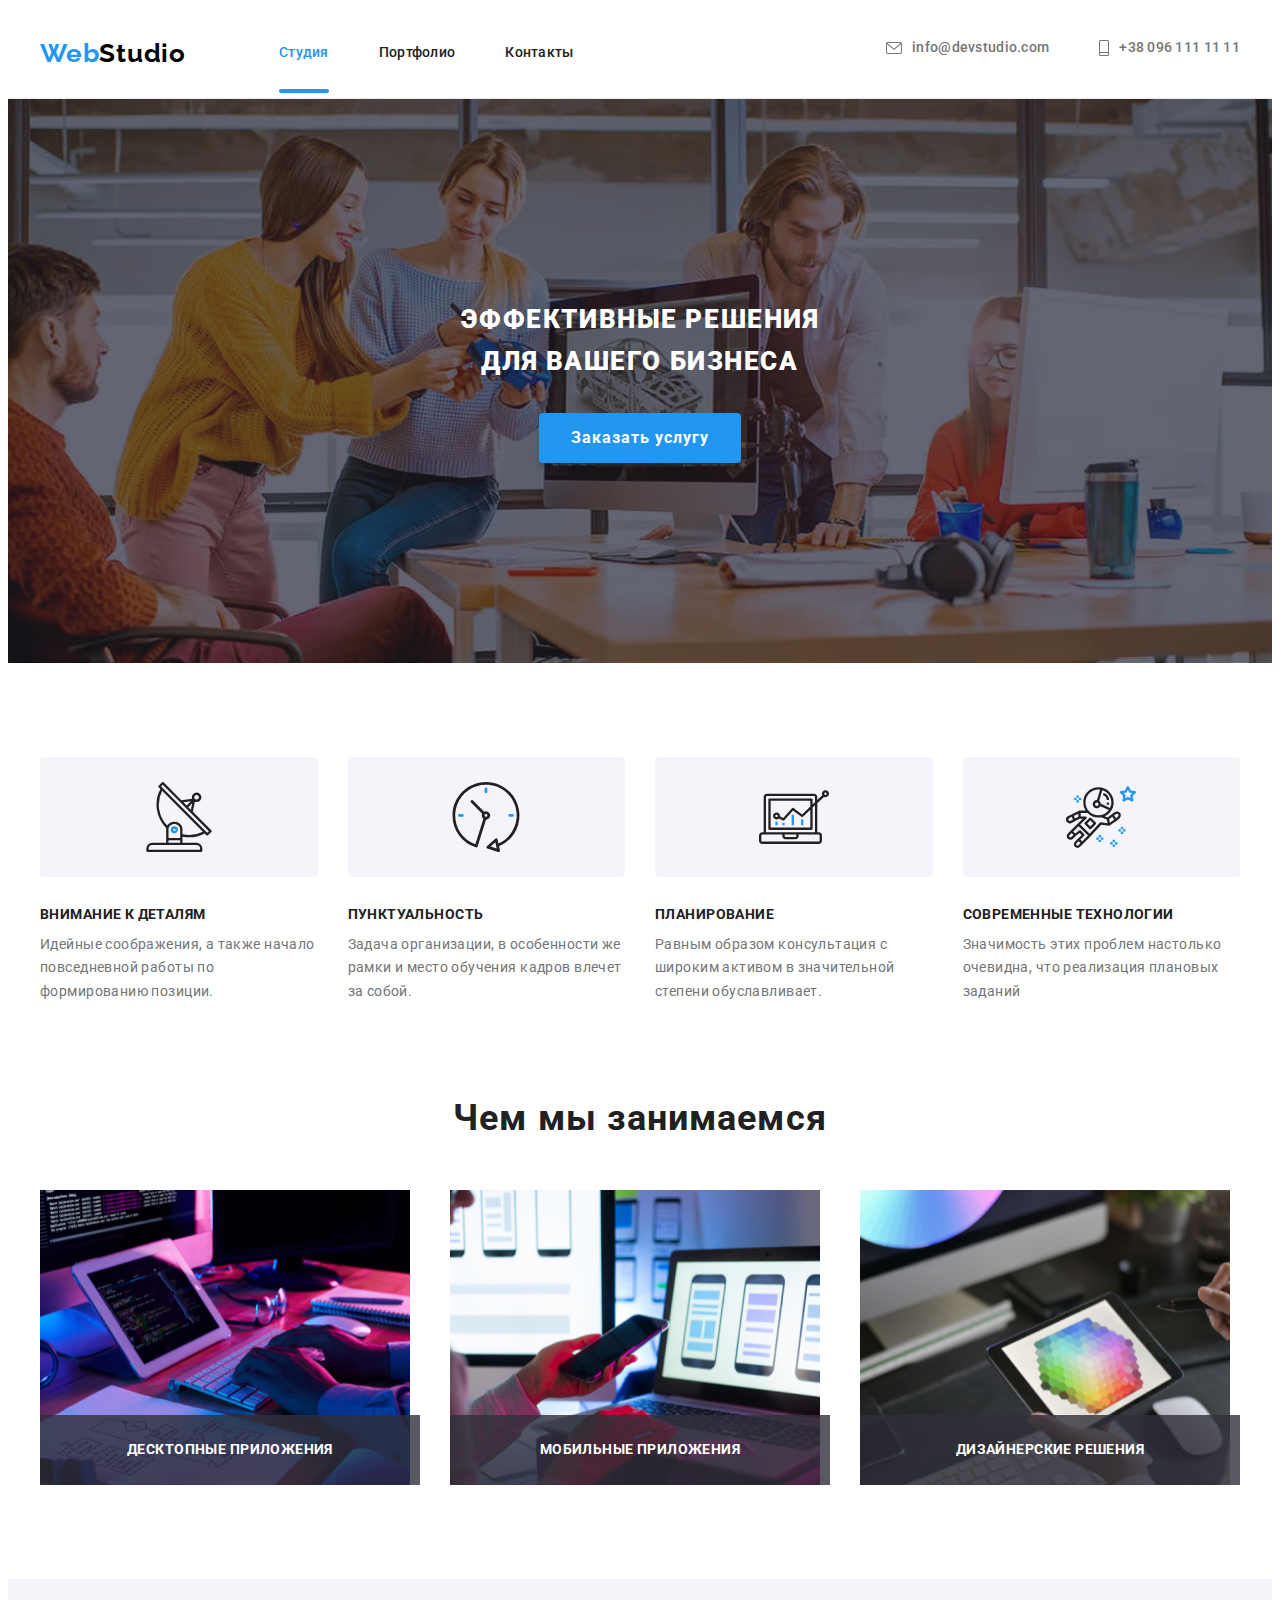
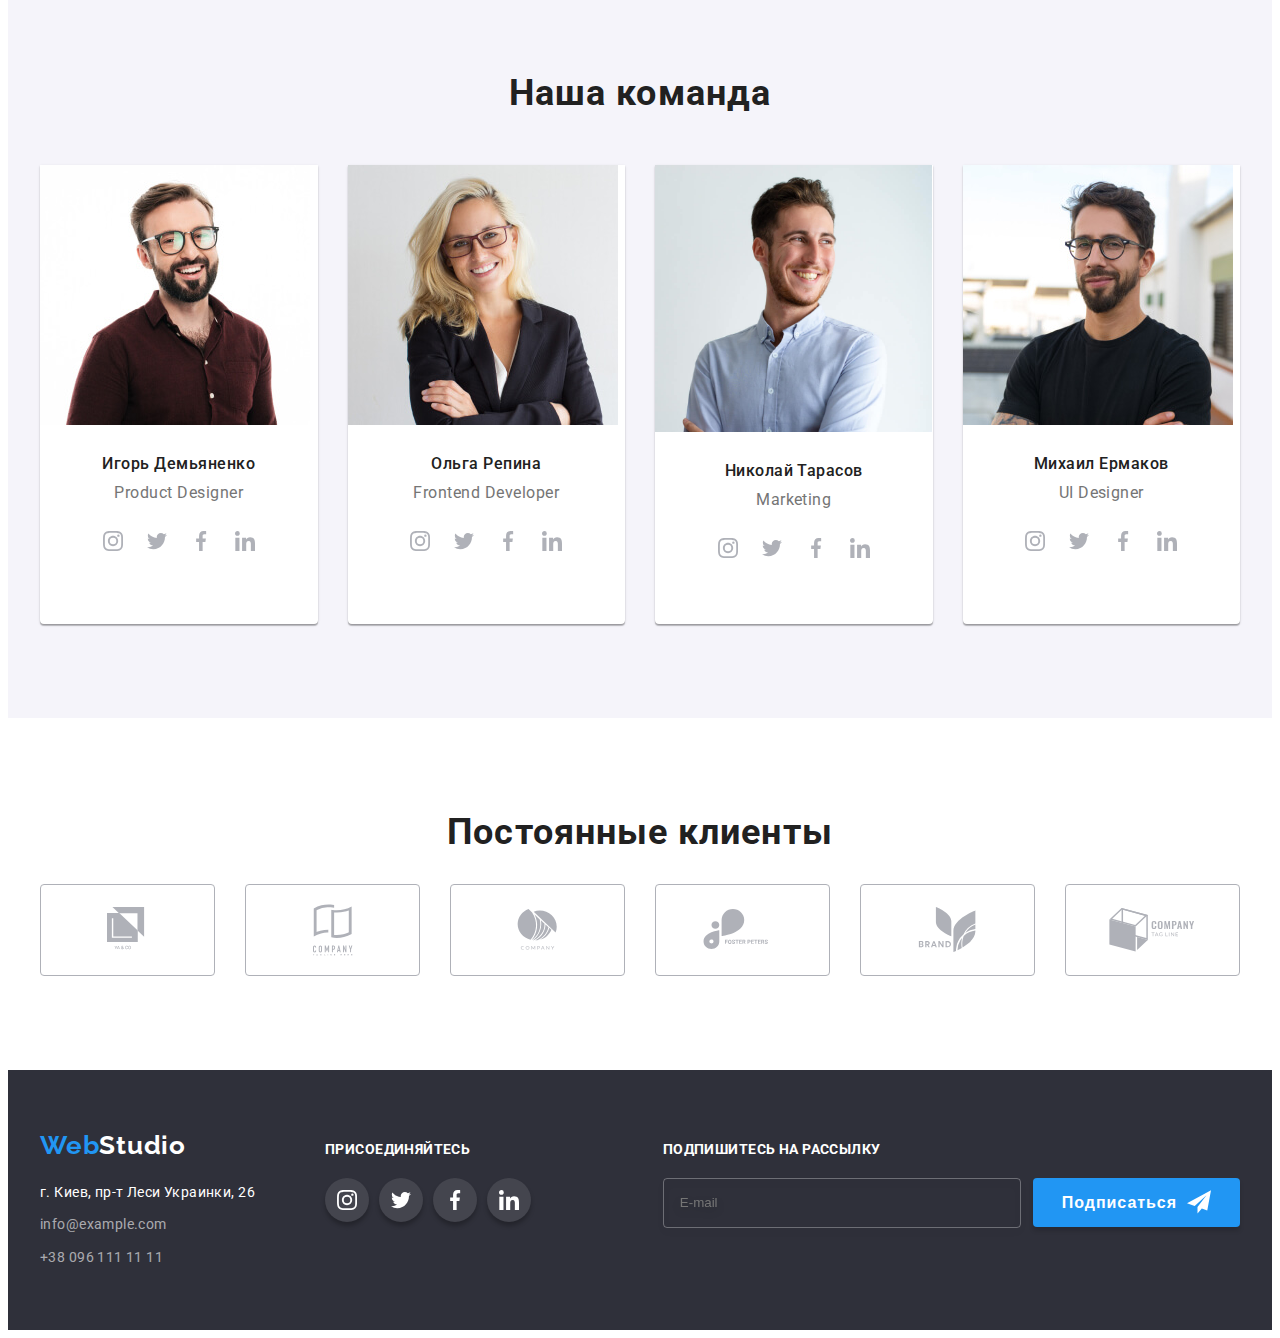
==== commit 693ce6d0: "remake mobile footer and header (padding/margin)" ====
--- a/index.html
+++ b/index.html
@@ -76,7 +76,7 @@
 
                     <ul class="nav-list">
                         <li class="nav-list__item">
-                            <a href="./index.html" class="nav-list__link">Студия</a>
+                            <a href="./index.html" class="nav-list__link nav-list__link--current">Студия</a>
                         </li>
                         <li class="nav-list__item">
                             <a href="./portfolio.html" class="nav-list__link">Портфолио</a>
--- a/css/main.min.css
+++ b/css/main.min.css
@@ -1,2 +1,2 @@
-:root{--accent-color: #2196f3;--primary-text-color: #757575;--title-text-color: #212121;--background-accent-color: #2f303a;--dark-theme-text-color: #ffffff;--body-background-color: #ffffff;--hedear-border-color: #ececec;--portfolio-card-border-color: #eeeeee;--btn-hover-color: #188ce8;--hero-bg-color: #c4c4c4;--secondary-bg-color: #f5f4fa;--social-link-color: #afb1b8;--modal-bg-color: #ffffff;--main-font: 'Roboto', sans-serif;--secondary-font: 'Raleway', sans-serif}.visually-hidden{position:absolute;width:1px;height:1px;margin:-1px;border:0;padding:0;white-space:nowrap;clip-path:inset(100%);clip:rect(0 0 0 0);overflow:hidden}h1,h2,h3,h4,h5,h6,p{margin-top:0;margin-bottom:0}ul,ol{margin-top:0;margin-bottom:0;padding-left:0}img{display:block;max-width:100%}.link{text-decoration:none}.list{list-style:none}body{font-family:var(--main-font);background-color:var(--body-background-color)}.section{padding-top:94px;padding-bottom:94px}@media screen and (max-width: 1199px){.section{padding-top:60px;padding-bottom:60px}}.container{padding-right:15px;padding-left:15px}@media screen and (min-width: 480px){.container{width:450px;margin:0 auto}}@media screen and (min-width: 768px){.container{width:738px}}@media screen and (min-width: 1200px){.container{width:1200px}}.navigation__logo,.footer__logo{display:block;font-family:var(--secondary-font);color:var(--accent-color);font-weight:bold;font-size:26px;line-height:1.19;letter-spacing:0.03em;text-decoration:none}.nav-list,.contacts-list,.social-list,.menu,.contacts__list,.advantages__list,.about__list,.team__list,.social__list,.clients__list{margin:0;padding:0;list-style:none}.nav-list__link,.contacts-list__link,.social-list__link,.menu__link,.contacts__link{text-decoration:none}.hero__btn,.btn-portfolio{font-family:inherit;text-align:center;border-radius:4px;cursor:pointer}.about__title,.team__title,.clients__title{font-weight:bold;font-size:36px;line-height:1.16;text-align:center;letter-spacing:0.03em;color:var(--title-text-color);margin-bottom:50px}.about__list{display:flex;flex-wrap:wrap;margin-left:-30px;margin-top:-30px}.backdrop{position:fixed;top:0;left:0;width:100vw;height:100vh;background-color:rgba(0,0,0,0.2);opacity:1;visibility:visible;pointer-events:auto;transition:opacity 250ms linear, visibility 250ms linear}.is-hidden{opacity:0;visibility:hidden;pointer-events:none}.modal{position:absolute;left:50%;top:50%;width:100%;max-width:450px;height:609px;background:var(--modal-bg-color);box-shadow:0px 1px 3px rgba(0,0,0,0.12),0px 1px 1px rgba(0,0,0,0.14),0px 2px 1px rgba(0,0,0,0.2);border-radius:4px;transform:translate(-50%, -50%);padding:40px}@media screen and (min-width: 1200px){.modal{max-width:528px;height:581px}}.modal-close-btn{display:flex;justify-content:center;align-items:center;width:30px;height:30px;background:var(--modal-bg-color);border:1px solid rgba(0,0,0,0.1);box-sizing:border-box;border-radius:50%;cursor:pointer;position:absolute;top:8px;right:8px;padding:0;transition:fill 250ms cubic-bezier(0.4, 0, 0.2, 1)}.modal-close-btn:focus,.modal-close-btn:hover{fill:var(--accent-color)}.modal-form{display:flex;flex-direction:column}.modal-form-head{font-style:normal;font-weight:bold;font-size:20px;line-height:1.15;text-align:center;letter-spacing:0.03em;margin-bottom:12px;color:var(--title-text-color)}.modal-form-field{position:relative;font-style:normal;font-weight:normal;font-size:12px;line-height:1.17;letter-spacing:0.01em;color:var(--primary-text-color);margin-bottom:10px}.modal-form-input-wrapper{display:block;position:relative;margin-top:4px}.modal-form-input{width:100%;height:40px;border:1px solid rgba(33,33,33,0.2);border-radius:4px;padding-left:42px;transition:border 250ms cubic-bezier(0.4, 0, 0.2, 1)}.modal-form-input:focus{outline:none;border:1px solid var(--accent-color)}.modal-form-input:focus+.modal-form-icon{fill:var(--accent-color)}.modal-form-icon{position:absolute;top:50%;left:12px;transform:translateY(-50%);transition:fill 250ms cubic-bezier(0.4, 0, 0.2, 1)}.modal-form-message{width:100%;margin-top:4px;height:120px;border:1px solid rgba(33,33,33,0.2);box-sizing:border-box;border-radius:4px;padding:12px 16px;resize:none}.modal-form-message:focus{outline:none;border:1px solid var(--accent-color)}.modal-form-message::placeholder{color:rgba(117,117,117,0.5)}.modal-form-checkbox-label{display:flex;align-items:center;font-style:normal;font-weight:normal;font-size:12px;line-height:1.16;letter-spacing:0.03em;color:var(--primary-text-color);margin-bottom:30px}@media screen and (min-width: 1200px){.modal-form-checkbox-label{font-size:14px;line-height:1.71}}.modal-form-checkbox-label::before{display:block;content:'';width:16px;height:15px;border:2px solid black;border-radius:4px;cursor:pointer;margin-right:10px;transition:250ms cubic-bezier(0.4, 0, 0.2, 1)}.modal-form-checkbox:checked+.modal-form-checkbox-label::before{background-image:url(../images/icon/SVG/icon-check-v.svg);background-repeat:no-repeat;background-position:center;background-origin:border-box;border-color:var(--accent-color);background-color:var(--accent-color)}.modal-form-checkbox:focus+.modal-form-checkbox-label::before{border:2px solid var(--accent-color);transition:250ms cubic-bezier(0.4, 0, 0.2, 1)}.modal-form-label-link{font-style:normal;font-weight:normal;font-size:12px;line-height:1.16;letter-spacing:0.03em;text-decoration-line:underline;color:var(--accent-color)}@media screen and (min-width: 1200px){.modal-form-label-link{font-size:14px;line-height:1.71}}.modal-form-button{display:block;font-family:inherit;font-weight:bold;font-size:16px;line-height:30px;letter-spacing:0.06em;color:var(--dark-theme-text-color);padding-top:10px;padding:10px 55px;margin:0 auto;background:var(--accent-color);box-shadow:0px 4px 4px rgba(0,0,0,0.15);border:none;border-radius:4px;cursor:pointer;transition:background-color 250ms cubic-bezier(0.4, 0, 0.2, 1),box-shadow 250ms cubic-bezier(0.4, 0, 0.2, 1),color 250ms cubic-bezier(0.4, 0, 0.2, 1)}.modal-form-button:focus,.modal-form-button:hover{background:var(--btn-hover-color);box-shadow:0px 4px 4px rgba(0,0,0,0.15);border-radius:4px}.page-header{border-bottom:1px solid var(--hedear-border-color);padding-top:16px;padding-bottom:16px}.page-header__container{display:flex;justify-content:space-between;align-items:center}.navigation{display:flex;align-items:center}@media screen and (max-width: 1199px){.navigation__logo{font-size:24px;line-height:1.16}}@media screen and (min-width: 1200px){.navigation__logo{padding-top:25px;padding-bottom:24px;margin-right:93px}}.navigation__logo--active{color:black}.burger-btn{background-color:transparent;border:none;padding:0;width:40px;height:40px;cursor:pointer;transition:fill 250ms cubic-bezier(0.4, 0, 0.2, 1)}.burger-btn:focus,.burger-btn:hover{fill:var(--accent-color)}@media screen and (min-width: 767px){.burger-btn{display:none}}.mobile-menu{position:fixed;z-index:100;left:0;top:0;width:100vw;height:100vh;background-color:var(--body-background-color);overflow-y:scroll;opacity:0;visibility:hidden;pointer-events:none;transition:opacity 250ms cubic-bezier(0.4, 0, 0.2, 1),visibility 250ms cubic-bezier(0.4, 0, 0.2, 1)}.mobile-menu__container{position:relative;padding-top:48px;padding-left:25px}.mobile-menu__close-btn{padding:0;border:none;width:40px;height:40px}.mobile-menu.is-open{opacity:1;visibility:visible;pointer-events:auto}@media screen and (min-width: 767px){.mobile-menu{display:none}}.close-btn{position:absolute;top:10px;right:15px;background-color:var(--body-background-color);cursor:pointer;transition:fill 250ms cubic-bezier(0.4, 0, 0.2, 1)}.close-btn:focus,.close-btn:hover{fill:var(--accent-color)}@media screen and (min-width: 767px){.close-btn{display:none}}.nav-list{margin-bottom:302px}.nav-list__item:not(:last-child){margin-bottom:32px}.nav-list__link{font-weight:500;font-size:40px;line-height:1.17;letter-spacing:0.02em;color:#212121;transition:color 250ms cubic-bezier(0.4, 0, 0.2, 1)}.nav-list__link:hover,.nav-list_link:focus{color:var(--accent-color)}@media screen and (min-width: 767px){.nav-list{display:none}}.contacts-list{margin-bottom:64px}.contacts-list__item:not(:last-child){margin-bottom:32px}.contacts-list__link--tell{font-weight:500;font-size:34px;line-height:1.17;letter-spacing:0.02em;color:var(--accent-color)}.contacts-list__link--mail{font-weight:500;font-size:24px;line-height:1.16;letter-spacing:0.02em;color:var(--primary-text-color)}@media screen and (min-width: 767px){.contacts-list{display:none}}.social-list{display:flex}.social-list__item:not(:last-child){margin-right:20px}.social-list__link{font-weight:500;font-size:18px;line-height:1.2;letter-spacing:0.02em;color:var(--accent-color)}@media screen and (min-width: 767px){.social-list{display:none}}.menu{display:flex;align-items:center}@media screen and (max-width: 767px){.menu{display:none}}@media screen and (min-width: 768px) and (max-width: 1200px){.menu{margin-left:88px}}.menu__item{position:relative}.menu__item:not(:last-child){margin-right:50px}.menu__link{font-weight:500;font-size:14px;line-height:1.14;color:var(--title-text-color);letter-spacing:.02em;display:block;padding-top:32px;padding-bottom:32px;transition:color 250ms cubic-bezier(0.4, 0, 0.2, 1)}.menu__link:hover,.menu__link:focus{color:var(--accent-color)}.menu__link--current{color:var(--accent-color)}.menu__link--current::after{content:'';display:block;position:absolute;bottom:0;width:100%;height:4px;background:var(--accent-color);border-radius:2px}@media screen and (max-width: 767px){.contacts__list{display:none}}@media screen and (min-width: 768px) and (max-width: 1200px){.contacts__list{margin-left:0 auto}}@media screen and (min-width: 1200px){.contacts__list{display:flex;align-items:center;margin-left:auto}}@media screen and (max-width: 1199px){.contacts__item:not(:last-child){margin-bottom:10px}}@media screen and (min-width: 1200px){.contacts__item:not(:last-child){margin-right:50px}}@media screen and (max-width: 767px){.contacts__item{display:none}}.contacts__link{font-weight:500;font-size:12px;line-height:1.16;color:var(--primary-text-color);letter-spacing:.02em;transition:color 250ms cubic-bezier(0.4, 0, 0.2, 1)}@media screen and (min-width: 1200px){.contacts__link{font-weight:500;font-size:14px;line-height:1.14;color:var(--primary-text-color);letter-spacing:.02em;display:flex;align-items:center;padding-top:32px;padding-bottom:32px}}.contacts__link:hover,.contacts__link:focus{color:var(--accent-color)}@media screen and (max-width: 767px){.contacts__link{display:none}}.contacts__item{fill:currentColor}@media screen and (max-width: 767px){.contacts__item{display:none}}.hero{background-color:var(--hero-bg-color);background-position:center;text-align:center;max-width:1600px;background-size:cover;padding-top:118px;padding-bottom:118px;margin:0 auto}@media screen and (max-width: 767px){.hero{background-image:linear-gradient(rgba(47,48,58,0.4), rgba(47,48,58,0.4)),url(../images/mobile/Header-img-moobile-1x.jpg)}}@media (min-device-pixel-ratio: 2) and (max-width: 767px), (min-resolution: 192dpi) and (max-width: 767px), (min-resolution: 2dppx) and (max-width: 767px){.hero{background-image:linear-gradient(rgba(47,48,58,0.4), rgba(47,48,58,0.4)),url(../images/mobile/Header-img-moobile-2x.jpg)}}@media screen and (min-width: 768px){.hero{background-image:inear-gradient(rgba(47,48,58,0.4), rgba(47,48,58,0.4)),url(../images/tablet/hero-img-1x.jpg)}}@media (min-device-pixel-ratio: 2) and (min-width: 768px), (min-resolution: 192dpi) and (min-width: 768px), (min-resolution: 2dppx) and (min-width: 768px){.hero{background-image:linear-gradient(rgba(47,48,58,0.4), rgba(47,48,58,0.4)),url(../images/tablet/hero-img-2x.jpg)}}@media screen and (min-width: 1200px){.hero{background-image:inear-gradient(rgba(47,48,58,0.4), rgba(47,48,58,0.4)),url(../images/fons/hero_fons.jpg);padding-top:200px;padding-bottom:200px}}@media (min-device-pixel-ratio: 2) and (min-width: 1200px), (min-resolution: 192dpi) and (min-width: 1200px), (min-resolution: 2dppx) and (min-width: 1200px){.hero{background-image:linear-gradient(rgba(47,48,58,0.4), rgba(47,48,58,0.4)),url(../images/fons/hero_fons_2x.jpg)}}.hero__title{font-weight:900;font-size:26px;line-height:1.61;color:var(--dark-theme-text-color);letter-spacing:.06em;text-transform:uppercase}.hero__btn{font-weight:700;font-size:16px;line-height:1.87;color:var(--dark-theme-text-color);letter-spacing:.06em;background-color:var(--accent-color);box-shadow:0px 4px 4px rgba(0,0,0,0.15);border:none;margin-top:30px;padding:10px 32px;transition:background-color 250ms cubic-bezier(0.4, 0, 0.2, 1),box-shadow 250ms cubic-bezier(0.4, 0, 0.2, 1)}.hero__btn:hover,.hero__btn:focus{background-color:var(--btn-hover-color);box-shadow:0px 4px 4px rgba(0,0,0,0.15);border-radius:4px}@media screen and (min-width: 1200px){.advantages{padding-bottom:0px}}@media screen and (max-width: 1199px){.advantages{padding-top:60px;padding-bottom:60px}}.advantages__list{display:flex;flex-wrap:wrap;justify-content:center;align-content:center}@media screen and (min-width: 768px){.advantages__list{margin:-15px}}@media screen and (min-width: 768px){.advantages__item{margin:15px;width:calc((100% - 4 * 15px) / 2)}}@media screen and (min-width: 1200px){.advantages__item{margin:15px;width:calc((100% - 8 * 15px) / 4)}}@media screen and (max-width: 1199px){.advantages__item:not(:last-child){margin-bottom:30px}}.advantages__slogan{font-weight:700;font-size:14px;line-height:1.14;color:var(--title-text-color);letter-spacing:.03em;text-transform:uppercase}@media screen and (max-width: 767px){.advantages__slogan{text-align:center}}.advantages__text{font-weight:400;font-size:14px;line-height:1.71;color:var(--primary-text-color);letter-spacing:.03em;margin-top:10px}.advantages__box{display:flex;justify-content:center;align-items:center;padding:25px 100px;margin-bottom:30px;background:#f5f4fa;border-radius:4px}.about__item{margin-left:30px;margin-top:30px;flex-basis:calc((100% - 90px) / 3);position:relative}.about__box{position:absolute;width:100%;left:0;bottom:0;padding-top:27px;padding-bottom:27px;background:rgba(47,48,58,0.8)}.about__text{font-weight:bold;font-size:14px;line-height:1.14;color:var(--dark-theme-text-color);letter-spacing:.03em;text-align:center;text-transform:uppercase}@media screen and (max-width: 1199px){.about{display:none}}.team{background:var(--secondary-bg-color)}@media screen and (max-width: 1199px){.team{padding-top:60px;padding-bottom:60px}}.team__list{display:flex;flex-wrap:wrap;justify-content:center}@media screen and (min-width: 768px){.team__list{margin:-15px}}.team__item{background:#ffffff;box-shadow:0px 1px 3px rgba(0,0,0,0.12),0px 1px 1px rgba(0,0,0,0.14),0px 2px 1px rgba(0,0,0,0.2);border-radius:0px 0px 4px 4px;margin-top:30px}@media screen and (min-width: 768px){.team__item{margin:15px;width:calc((100% - 4 * 15px) / 2)}}@media screen and (min-width: 1200px){.team__item{margin:15px;width:calc((100% - 8 * 15px) / 4)}}.team__box{padding-top:30px;padding-bottom:54px}.team__lead{font-weight:500;font-size:16px;line-height:1.18;color:var(--title-text-color);letter-spacing:.03em;text-align:center;margin-bottom:10px}.team__expert{font-weight:400;font-size:16px;line-height:1.18;color:var(--primary-text-color);letter-spacing:.03em;text-align:center}.social__list{display:flex;justify-content:center;padding-top:16px}.social__link{display:flex;justify-content:center;align-items:center;width:44px;height:44px;border-radius:50%;fill:var(--social-link-color);transition:background-color 250ms cubic-bezier(0.4, 0, 0.2, 1),fill 250ms cubic-bezier(0.4, 0, 0.2, 1)}.social__link:hover,.social__link:focus{width:44px;height:44px;border-radius:50%;fill:#ffffff;background-color:var(--accent-color)}.social__link:not(:last-child){margin-right:10px}@media screen and (max-width: 1199px){.clients{padding-top:60px;padding-bottom:60px}}.clients__title{margin-bottom:30px}.clients__list{display:flex;justify-content:center;flex-wrap:wrap;align-items:center;margin:-15px}.clients__item{margin:15px;width:calc((100% - 4 * 15px) / 2)}@media screen and (min-width: 768px){.clients__item{margin:15px;width:calc((100% - 6 * 15px) / 3)}}@media screen and (min-width: 1200px){.clients__item{margin:15px;width:calc((100% - 12 * 15px) / 6)}}.clients__link{display:flex;justify-content:center;align-items:center;height:92px;box-sizing:border-box;border:1px solid var(--social-link-color);border-radius:4px;fill:var(--social-link-color);transition:fill 250ms cubic-bezier(0.4, 0, 0.2, 1),border 250ms cubic-bezier(0.4, 0, 0.2, 1)}.clients__link:hover,.clients__link:focus{fill:var(--accent-color);border:1px solid var(--accent-color)}.footer{background-color:var(--background-accent-color);background-position:center;padding:60px 0px}@media screen and (min-width: 1200px){.footer-container{display:flex;align-items:baseline;justify-content:space-between}}@media screen and (max-width: 1199px){.footer-contacts-wrapper{display:block;width:100%;text-align:center}}@media screen and (min-width: 768px){.footer-contacts-wrapper{display:flex;justify-content:space-around;align-items:baseline}}@media screen and (max-width: 1199px){.footer-contacts{margin-bottom:60px}}.main-contacts-list{display:block}.main-contacts-item:not(:last-child){margin-bottom:9px}.main-contacts-address{font-weight:400;font-size:14px;line-height:1.71;color:var(--dark-theme-text-color);letter-spacing:.03em}.main-contacts-mail,.main-contacts-tel{font-weight:400;font-size:14px;line-height:1.71;color:rgba(255,255,255,0.6);letter-spacing:.03em}.footer__logo{margin-bottom:20px}.footer__logo--active{color:white}@media screen and (max-width: 1199px){.footer-social{margin-bottom:60px}}@media screen and (min-width: 1200px){.footer-social{margin-left:70px}}.footer-social-title{font-weight:bold;font-size:14px;line-height:1.14;color:var(--dark-theme-text-color);letter-spacing:.03em;text-transform:uppercase;margin-bottom:20px}.footer-social-list{display:flex;justify-content:center}.footer-social-list-item:not(:last-child){margin-right:10px}.footer-social-list-link{display:flex;justify-content:center;align-items:center;width:44px;height:44px;border-radius:50%;fill:#ffffff;background:rgba(255,255,255,0.1);box-shadow:0px 4px 4px rgba(0,0,0,0.25);transition:background-color 250ms cubic-bezier(0.4, 0, 0.2, 1)}.footer-social-list-link:hover,.footer-social-list-link:focus{background-color:var(--accent-color)}@media screen and (min-width: 1200px){.footer-form-wrapper{margin-left:93px}}.footer-form-head{font-weight:bold;font-size:14px;line-height:1.14;color:var(--dark-theme-text-color);letter-spacing:.03em;text-transform:uppercase;margin-bottom:20px}@media screen and (max-width: 1199px){.footer-form-head{text-align:center}}@media screen and (max-width: 1199px){.footer-form{display:block;text-align:center}}@media screen and (min-width: 1200px){.footer-form{display:flex;justify-content:space-between}}.footer-form-input{width:100%;height:50px;padding-left:16px;margin-bottom:20px;color:var(--dark-theme-text-color);background-color:transparent;border:1px solid rgba(255,255,255,0.3);box-sizing:border-box;filter:drop-shadow(0px 4px 4px rgba(0,0,0,0.15));border-radius:4px;transition:250ms cubic-bezier(0.4, 0, 0.2, 1)}.footer-form-input:focus{outline:none}@media screen and (min-width: 768px){.footer-form-input{width:450px}}@media screen and (min-width: 1200px){.footer-form-input{margin-right:12px;width:358px}}.footer-form-btn{font-weight:bold;font-size:16px;line-height:1.87;color:var(--dark-theme-text-color);letter-spacing:.06em;display:flex;align-items:center;margin:0 auto;cursor:pointer;padding:10px 29px;background:var(--accent-color);box-shadow:0px 4px 4px rgba(0,0,0,0.15);border-radius:4px;border:none;transition:background-color 250ms cubic-bezier(0.4, 0, 0.2, 1),box-shadow 250ms cubic-bezier(0.4, 0, 0.2, 1)}.footer-form-btn:hover,.footer-form-btn:focus{outline:none;background-color:var(--btn-hover-color);box-shadow:0px 4px 4px rgba(0,0,0,0.15);border-radius:4px}.footer-form-icon{margin-left:10px}.btn-portfolio{font-weight:500;font-size:16px;line-height:1.63;letter-spacing:0.03em;color:var(--title-text-color);background:var(--secondary-bg-color);border-color:transparent;padding:6px 22px;transition:background-color 250ms cubic-bezier(0.4, 0, 0.2, 1),box-shadow 250ms cubic-bezier(0.4, 0, 0.2, 1),color 250ms cubic-bezier(0.4, 0, 0.2, 1)}.btn-portfolio:hover,.btn-portfolio:focus{color:#ffffff;background:var(--accent-color);box-shadow:0px 3px 1px rgba(0,0,0,0.1),0px 1px 2px rgba(0,0,0,0.08),0px 2px 2px rgba(0,0,0,0.12);border-radius:4px}.btn-portfolio-list{display:flex;justify-content:start;flex-wrap:wrap;margin-bottom:40px}@media screen and (min-width: 768px){.btn-portfolio-list{justify-content:center;margin-bottom:30px}}@media screen and (min-width: 1200px){.btn-portfolio-list{margin-bottom:50px}}.btn-portfolio-item:not(:last-child){margin-right:8px}@media screen and (max-width: 767px){.btn-portfolio-item{margin-bottom:15px}}@media screen and (min-width: 768px) and (max-width: 1199px){.portfolio-link-list{margin:-15px;display:flex;flex-wrap:wrap}}@media screen and (min-width: 1200px){.portfolio-link-list{display:flex;flex-wrap:wrap;align-items:stretch;margin-left:-30px;margin-top:-30px}}@media screen and (max-width: 767px){.portfolio-link-item{margin-bottom:30px}}@media screen and (min-width: 768px) and (max-width: 1199px){.portfolio-link-item{display:flex;margin:15px;width:calc((100% - 4 * 15px) / 2)}}@media screen and (min-width: 1200px){.portfolio-link-item{flex-basis:calc((100% - 90px) / 3);margin-left:30px;margin-top:30px}}@media screen and (max-width: 767px){.portfolio-link-item:not(:last-child){margin-bottom:30px}}.portfolio-link-box{flex-grow:1;padding:20px 24px;border:1px solid var(--portfolio-card-border-color);border-top:none}.portfolio-card-link{display:flex;flex-direction:column;transition:box-shadow 250ms cubic-bezier(0.4, 0, 0.2, 1)}.portfolio-card-link:hover,.portfolio-card-link:focus{box-shadow:0px 1px 1px rgba(0,0,0,0.12),0px 4px 4px rgba(0,0,0,0.06),1px 4px 6px rgba(0,0,0,0.16)}.portfolio-card-link:hover .overlay,.portfolio-card-link:focus .overlay{transform:translateY(0%)}.portfolio-card-img{position:relative;overflow:hidden}.overlay{font-weight:400;font-size:18px;line-height:1.55;color:var(--dark-theme-text-color);letter-spacing:.03em;background:rgba(33,150,243,0.9);padding:63px 24px;position:absolute;top:0;left:0;height:100%;width:100%;overflow:auto;transform:translateY(100%);transition:transform 250ms cubic-bezier(0.4, 0, 0.2, 1)}.portfolio-link-list-title{font-weight:700;font-size:18px;line-height:2;color:var(--title-text-color);letter-spacing:.06em}.portfolio-link-list-category{font-weight:400;font-size:16px;line-height:1.87;color:var(--primary-text-color);letter-spacing:.03em}
+:root{--accent-color: #2196f3;--primary-text-color: #757575;--title-text-color: #212121;--background-accent-color: #2f303a;--dark-theme-text-color: #ffffff;--body-background-color: #ffffff;--hedear-border-color: #ececec;--portfolio-card-border-color: #eeeeee;--btn-hover-color: #188ce8;--hero-bg-color: #c4c4c4;--secondary-bg-color: #f5f4fa;--social-link-color: #afb1b8;--modal-bg-color: #ffffff;--main-font: 'Roboto', sans-serif;--secondary-font: 'Raleway', sans-serif}.visually-hidden{position:absolute;width:1px;height:1px;margin:-1px;border:0;padding:0;white-space:nowrap;clip-path:inset(100%);clip:rect(0 0 0 0);overflow:hidden}h1,h2,h3,h4,h5,h6,p{margin-top:0;margin-bottom:0}ul,ol{margin-top:0;margin-bottom:0;padding-left:0}img{display:block;max-width:100%}.link{text-decoration:none}.list{list-style:none}body{font-family:var(--main-font);background-color:var(--body-background-color)}.section{padding-top:94px;padding-bottom:94px}@media screen and (max-width: 1199px){.section{padding-top:60px;padding-bottom:60px}}.container{padding-right:15px;padding-left:15px;margin:0 auto}@media screen and (min-width: 480px){.container{width:480px}}@media screen and (min-width: 768px){.container{width:768px}}@media screen and (min-width: 1200px){.container{width:1200px}}.navigation__logo,.footer__logo{display:block;font-family:var(--secondary-font);color:var(--accent-color);font-weight:bold;font-size:26px;line-height:1.19;letter-spacing:0.03em;text-decoration:none}.nav-list,.contacts-list,.social-list,.menu,.contacts__list,.advantages__list,.about__list,.team__list,.social__list,.clients__list{margin:0;padding:0;list-style:none}.nav-list__link,.contacts-list__link,.social-list__link,.menu__link,.contacts__link{text-decoration:none}.hero__btn,.btn-portfolio{font-family:inherit;text-align:center;border-radius:4px;cursor:pointer}.about__title,.team__title,.clients__title{font-weight:bold;font-size:36px;line-height:1.16;text-align:center;letter-spacing:0.03em;color:var(--title-text-color);margin-bottom:50px}.about__list{display:flex;flex-wrap:wrap;margin-left:-30px;margin-top:-30px}.backdrop{position:fixed;top:0;left:0;width:100vw;height:100vh;background-color:rgba(0,0,0,0.2);opacity:1;visibility:visible;pointer-events:auto;transition:opacity 250ms linear, visibility 250ms linear}.is-hidden{opacity:0;visibility:hidden;pointer-events:none}.modal{position:absolute;left:50%;top:50%;width:100%;max-width:450px;height:609px;background:var(--modal-bg-color);box-shadow:0px 1px 3px rgba(0,0,0,0.12),0px 1px 1px rgba(0,0,0,0.14),0px 2px 1px rgba(0,0,0,0.2);border-radius:4px;transform:translate(-50%, -50%);padding:40px}@media screen and (min-width: 1200px){.modal{max-width:528px;height:581px}}.modal-close-btn{display:flex;justify-content:center;align-items:center;width:30px;height:30px;background:var(--modal-bg-color);border:1px solid rgba(0,0,0,0.1);box-sizing:border-box;border-radius:50%;cursor:pointer;position:absolute;top:8px;right:8px;padding:0;transition:fill 250ms cubic-bezier(0.4, 0, 0.2, 1)}.modal-close-btn:focus,.modal-close-btn:hover{fill:var(--accent-color)}.modal-form{display:flex;flex-direction:column}.modal-form-head{font-style:normal;font-weight:bold;font-size:20px;line-height:1.15;text-align:center;letter-spacing:0.03em;margin-bottom:12px;color:var(--title-text-color)}.modal-form-field{position:relative;font-style:normal;font-weight:normal;font-size:12px;line-height:1.17;letter-spacing:0.01em;color:var(--primary-text-color);margin-bottom:10px}.modal-form-input-wrapper{display:block;position:relative;margin-top:4px}.modal-form-input{width:100%;height:40px;border:1px solid rgba(33,33,33,0.2);border-radius:4px;padding-left:42px;transition:border 250ms cubic-bezier(0.4, 0, 0.2, 1)}.modal-form-input:focus{outline:none;border:1px solid var(--accent-color)}.modal-form-input:focus+.modal-form-icon{fill:var(--accent-color)}.modal-form-icon{position:absolute;top:50%;left:12px;transform:translateY(-50%);transition:fill 250ms cubic-bezier(0.4, 0, 0.2, 1)}.modal-form-message{width:100%;margin-top:4px;height:120px;border:1px solid rgba(33,33,33,0.2);box-sizing:border-box;border-radius:4px;padding:12px 16px;resize:none}.modal-form-message:focus{outline:none;border:1px solid var(--accent-color)}.modal-form-message::placeholder{color:rgba(117,117,117,0.5)}.modal-form-checkbox-label{display:flex;align-items:center;font-style:normal;font-weight:normal;font-size:12px;line-height:1.16;letter-spacing:0.03em;color:var(--primary-text-color);margin-bottom:30px}@media screen and (min-width: 1200px){.modal-form-checkbox-label{font-size:14px;line-height:1.71}}.modal-form-checkbox-label::before{display:block;content:'';width:16px;height:15px;border:2px solid black;border-radius:4px;cursor:pointer;margin-right:10px;transition:250ms cubic-bezier(0.4, 0, 0.2, 1)}.modal-form-checkbox:checked+.modal-form-checkbox-label::before{background-image:url(../images/icon/SVG/icon-check-v.svg);background-repeat:no-repeat;background-position:center;background-origin:border-box;border-color:var(--accent-color);background-color:var(--accent-color)}.modal-form-checkbox:focus+.modal-form-checkbox-label::before{border:2px solid var(--accent-color);transition:250ms cubic-bezier(0.4, 0, 0.2, 1)}.modal-form-label-link{font-style:normal;font-weight:normal;font-size:12px;line-height:1.16;letter-spacing:0.03em;text-decoration-line:underline;color:var(--accent-color)}@media screen and (min-width: 1200px){.modal-form-label-link{font-size:14px;line-height:1.71}}.modal-form-button{display:block;font-family:inherit;font-weight:bold;font-size:16px;line-height:30px;letter-spacing:0.06em;color:var(--dark-theme-text-color);padding-top:10px;padding:10px 55px;margin:0 auto;background:var(--accent-color);box-shadow:0px 4px 4px rgba(0,0,0,0.15);border:none;border-radius:4px;cursor:pointer;transition:background-color 250ms cubic-bezier(0.4, 0, 0.2, 1),box-shadow 250ms cubic-bezier(0.4, 0, 0.2, 1),color 250ms cubic-bezier(0.4, 0, 0.2, 1)}.modal-form-button:focus,.modal-form-button:hover{background:var(--btn-hover-color);box-shadow:0px 4px 4px rgba(0,0,0,0.15);border-radius:4px}.burger-btn{background-color:transparent;border:none;padding:0;width:40px;height:40px;cursor:pointer;transition:fill 250ms cubic-bezier(0.4, 0, 0.2, 1)}.burger-btn:focus,.burger-btn:hover{fill:var(--accent-color)}@media screen and (min-width: 767px){.burger-btn{display:none}}.close-btn{position:absolute;top:10px;right:15px;background-color:var(--body-background-color);cursor:pointer;transition:fill 250ms cubic-bezier(0.4, 0, 0.2, 1)}.close-btn:focus,.close-btn:hover{fill:var(--accent-color)}@media screen and (min-width: 767px){.close-btn{display:none}}.mobile-menu{position:fixed;z-index:100;left:0;top:0;width:100vw;height:100vh;background-color:var(--body-background-color);overflow-y:scroll;opacity:0;visibility:hidden;pointer-events:none;transition:opacity 250ms cubic-bezier(0.4, 0, 0.2, 1),visibility 250ms cubic-bezier(0.4, 0, 0.2, 1)}.mobile-menu__container{display:flex;flex-direction:column;height:100%;position:relative;padding:48px 40px}.mobile-menu__close-btn{padding:0;border:none;width:40px;height:40px}.mobile-menu.is-open{opacity:1;visibility:visible;pointer-events:auto}@media screen and (min-width: 767px){.mobile-menu{display:none}}.nav-list__item:not(:last-child){margin-bottom:32px}.nav-list__link{font-weight:500;font-size:40px;line-height:1.17;letter-spacing:0.02em;color:#212121;transition:color 250ms cubic-bezier(0.4, 0, 0.2, 1)}.nav-list__link:hover,.nav-list_link:focus{color:var(--accent-color)}.nav-list .nav-list__link--current{color:var(--accent-color)}@media screen and (min-width: 767px){.nav-list{display:none}}.contacts-list{margin-top:auto;margin-bottom:64px}.contacts-list__item:not(:last-child){margin-bottom:32px}.contacts-list__link--tell{font-weight:500;font-size:8vw;line-height:1.17;letter-spacing:0.02em;color:var(--accent-color)}@media screen and (min-width: 480px){.contacts-list__link--tell{font-size:34px}}.contacts-list__link--mail{font-weight:500;font-size:24px;line-height:1.16;letter-spacing:0.02em;color:var(--primary-text-color)}@media screen and (min-width: 767px){.contacts-list{display:none}}.social-list{display:flex;flex-wrap:wrap}.social-list__item:not(:last-child){margin-right:20px}.social-list__link{font-weight:500;font-size:18px;line-height:1.2;letter-spacing:0.02em;color:var(--accent-color)}@media screen and (min-width: 767px){.social-list{display:none}}.page-header{border-bottom:1px solid var(--hedear-border-color)}.page-header__container{display:flex;justify-content:space-between;align-items:center}.navigation{display:flex;align-items:center}@media screen and (max-width: 767px){.navigation__logo{padding:16px 0px}}@media screen and (max-width: 1199px){.navigation__logo{font-size:24px;line-height:1.16;padding:26px 0px}}@media screen and (min-width: 1200px){.navigation__logo{padding-top:25px;padding-bottom:24px;margin-right:93px}}.navigation__logo--active{color:black}.menu{display:flex;align-items:center}@media screen and (max-width: 767px){.menu{display:none}}@media screen and (min-width: 768px) and (max-width: 1200px){.menu{margin-left:88px}}.menu__item{position:relative}.menu__item:not(:last-child){margin-right:50px}.menu__link{font-weight:500;font-size:14px;line-height:1.14;color:var(--title-text-color);letter-spacing:.02em;display:block;padding-top:32px;padding-bottom:32px;transition:color 250ms cubic-bezier(0.4, 0, 0.2, 1)}.menu__link:hover,.menu__link:focus{color:var(--accent-color)}.menu__link--current{color:var(--accent-color)}.menu__link--current::after{content:'';display:block;position:absolute;bottom:0;width:100%;height:4px;background:var(--accent-color);border-radius:2px}@media screen and (max-width: 767px){.contacts__list{display:none}}@media screen and (min-width: 768px) and (max-width: 1199px){.contacts__list{margin-left:0 auto;display:flex;flex-direction:column}}@media screen and (min-width: 1200px){.contacts__list{display:flex;margin-left:auto}}@media screen and (min-width: 768px){.contacts__item:not(:last-child){margin-bottom:10px}}@media screen and (min-width: 1200px){.contacts__item:not(:last-child){margin-right:50px}}@media screen and (max-width: 767px){.contacts__item{display:none}}.contacts__link{font-weight:500;font-size:12px;line-height:1.16;color:var(--primary-text-color);letter-spacing:.02em;display:flex;align-items:center;transition:color 250ms cubic-bezier(0.4, 0, 0.2, 1)}@media screen and (min-width: 1200px){.contacts__link{font-weight:500;font-size:14px;line-height:1.14;color:var(--primary-text-color);letter-spacing:.02em;padding-top:32px;padding-bottom:32px}}.contacts__link:hover,.contacts__link:focus{color:var(--accent-color)}@media screen and (max-width: 767px){.contacts__link{display:none}}.contacts__item{fill:currentColor}@media screen and (max-width: 767px){.contacts__item{display:none}}@media screen and (min-width: 768px){.contacts__icon{margin-right:8px}}@media screen and (min-width: 1200px){.contacts__icon{margin-right:10px}}.hero{background-color:var(--hero-bg-color);background-position:center;background-size:cover;background-image:linear-gradient(rgba(47,48,58,0.4), rgba(47,48,58,0.4)),url(../images/mobile/Header-img-moobile-1x.jpg);text-align:center;max-width:1600px;padding-top:118px;padding-bottom:118px;margin:0 auto}@media screen and (min-width: 1200px){.hero{padding-top:200px;padding-bottom:200px}}@media (min-device-pixel-ratio: 2), (min-resolution: 192dpi), (min-resolution: 2dppx){.hero{background-image:linear-gradient(rgba(47,48,58,0.4), rgba(47,48,58,0.4)),url(../images/mobile/Header-img-moobile-2x.jpg)}}@media screen and (min-width: 481px){.hero{background-image:linear-gradient(rgba(47,48,58,0.4), rgba(47,48,58,0.4)),url(../images/tablet/hero-img-1x.jpg)}}@media (min-device-pixel-ratio: 2), (min-resolution: 192dpi), (min-resolution: 2dppx){.hero{background-image:linear-gradient(rgba(47,48,58,0.4), rgba(47,48,58,0.4)),url(../images/tablet/hero-img-2x.jpg)}}@media screen and (min-width: 769px){.hero{background-image:linear-gradient(rgba(47,48,58,0.4), rgba(47,48,58,0.4)),url(../images/fons/hero_fons.jpg)}}@media (min-device-pixel-ratio: 2), (min-resolution: 192dpi), (min-resolution: 2dppx){.hero{background-image:linear-gradient(rgba(47,48,58,0.4), rgba(47,48,58,0.4)),url(../images/fons/hero_fons_2x.jpg)}}.hero__title{font-weight:900;font-size:26px;line-height:1.61;color:var(--dark-theme-text-color);letter-spacing:.06em;text-transform:uppercase}.hero__btn{font-weight:700;font-size:16px;line-height:1.87;color:var(--dark-theme-text-color);letter-spacing:.06em;background-color:var(--accent-color);box-shadow:0px 4px 4px rgba(0,0,0,0.15);border:none;margin-top:30px;padding:10px 32px;transition:background-color 250ms cubic-bezier(0.4, 0, 0.2, 1),box-shadow 250ms cubic-bezier(0.4, 0, 0.2, 1)}.hero__btn:hover,.hero__btn:focus{background-color:var(--btn-hover-color);box-shadow:0px 4px 4px rgba(0,0,0,0.15);border-radius:4px}@media screen and (min-width: 1200px){.advantages{padding-bottom:0px}}@media screen and (max-width: 1199px){.advantages{padding-top:60px;padding-bottom:60px}}.advantages__list{display:flex;flex-wrap:wrap;justify-content:center;align-content:center}@media screen and (min-width: 768px){.advantages__list{margin:-15px}}@media screen and (min-width: 768px){.advantages__item{margin:15px;width:calc((100% - 4 * 15px) / 2)}}@media screen and (min-width: 1200px){.advantages__item{margin:15px;width:calc((100% - 8 * 15px) / 4)}}@media screen and (max-width: 767px){.advantages__item:not(:last-child){margin-bottom:30px}}.advantages__slogan{font-weight:700;font-size:14px;line-height:1.14;color:var(--title-text-color);letter-spacing:.03em;text-transform:uppercase}@media screen and (max-width: 767px){.advantages__slogan{text-align:center}}.advantages__text{font-weight:400;font-size:14px;line-height:1.71;color:var(--primary-text-color);letter-spacing:.03em;margin-top:10px}.advantages__box{display:flex;justify-content:center;align-items:center;padding:25px 100px;margin-bottom:30px;background:#f5f4fa;border-radius:4px}.about__item{margin-left:30px;margin-top:30px;flex-basis:calc((100% - 90px) / 3);position:relative}.about__box{position:absolute;width:100%;left:0;bottom:0;padding-top:27px;padding-bottom:27px;background:rgba(47,48,58,0.8)}.about__text{font-weight:bold;font-size:14px;line-height:1.14;color:var(--dark-theme-text-color);letter-spacing:.03em;text-align:center;text-transform:uppercase}@media screen and (max-width: 1199px){.about{display:none}}.team{background:var(--secondary-bg-color)}@media screen and (max-width: 1199px){.team{padding-top:60px;padding-bottom:60px}}.team__list{display:flex;flex-wrap:wrap;justify-content:center}@media screen and (min-width: 768px){.team__list{margin:-15px}}.team__item{background:#ffffff;box-shadow:0px 1px 3px rgba(0,0,0,0.12),0px 1px 1px rgba(0,0,0,0.14),0px 2px 1px rgba(0,0,0,0.2);border-radius:0px 0px 4px 4px}@media screen and (max-width: 767px){.team__item:not(:last-child){margin-bottom:30px}}@media screen and (min-width: 768px){.team__item{margin:15px;width:calc((100% - 4 * 15px) / 2)}}@media screen and (min-width: 1200px){.team__item{margin:15px;width:calc((100% - 8 * 15px) / 4)}}.team__box{padding-top:30px;padding-bottom:54px}.team__lead{font-weight:500;font-size:16px;line-height:1.18;color:var(--title-text-color);letter-spacing:.03em;text-align:center;margin-bottom:10px}.team__expert{font-weight:400;font-size:16px;line-height:1.18;color:var(--primary-text-color);letter-spacing:.03em;text-align:center}.social__list{display:flex;justify-content:center;padding-top:16px}.social__link{display:flex;justify-content:center;align-items:center;width:44px;height:44px;border-radius:50%;fill:var(--social-link-color);transition:background-color 250ms cubic-bezier(0.4, 0, 0.2, 1),fill 250ms cubic-bezier(0.4, 0, 0.2, 1)}.social__link:hover,.social__link:focus{width:44px;height:44px;border-radius:50%;fill:#ffffff;background-color:var(--accent-color)}.social__link:not(:last-child){margin-right:10px}@media screen and (max-width: 1199px){.clients{padding-top:60px;padding-bottom:60px}}.clients__title{margin-bottom:30px}.clients__list{display:flex;justify-content:center;flex-wrap:wrap;align-items:center;margin:-15px}.clients__item{margin:15px;width:calc((100% - 4 * 15px) / 2)}@media screen and (min-width: 768px){.clients__item{margin:15px;width:calc((100% - 6 * 15px) / 3)}}@media screen and (min-width: 1200px){.clients__item{margin:15px;width:calc((100% - 12 * 15px) / 6)}}.clients__link{display:flex;justify-content:center;align-items:center;height:92px;box-sizing:border-box;border:1px solid var(--social-link-color);border-radius:4px;fill:var(--social-link-color);transition:fill 250ms cubic-bezier(0.4, 0, 0.2, 1),border 250ms cubic-bezier(0.4, 0, 0.2, 1)}.clients__link:hover,.clients__link:focus{fill:var(--accent-color);border:1px solid var(--accent-color)}.footer{background-color:var(--background-accent-color);background-position:center;padding:60px 0px}@media screen and (min-width: 1200px){.footer-container{display:flex;align-items:baseline;justify-content:space-between}}@media screen and (max-width: 1199px){.footer-contacts-wrapper{display:block;width:100%;text-align:center;margin-bottom:60px}}@media screen and (min-width: 768px){.footer-contacts-wrapper{display:flex;justify-content:space-around;align-items:baseline}}@media screen and (max-width: 767px){.footer-contacts{margin-bottom:60px}}.footer__logo{margin-bottom:20px}.footer__logo--active{color:white}.main-contacts-list{display:block}.main-contacts-item:not(:last-child){margin-bottom:9px}.main-contacts-address{font-weight:400;font-size:14px;line-height:1.71;color:var(--dark-theme-text-color);letter-spacing:.03em;font-style:normal}.main-contacts-mail,.main-contacts-tel{font-weight:400;font-size:14px;line-height:1.71;color:rgba(255,255,255,0.6);letter-spacing:.03em;font-style:normal}@media screen and (min-width: 1200px){.footer-social{margin-left:70px}}.footer-social-title{font-weight:bold;font-size:14px;line-height:1.14;color:var(--dark-theme-text-color);letter-spacing:.03em;text-transform:uppercase;margin-bottom:20px}.footer-social-list{display:flex;justify-content:center}.footer-social-list-item:not(:last-child){margin-right:10px}.footer-social-list-link{display:flex;justify-content:center;align-items:center;width:44px;height:44px;border-radius:50%;fill:#ffffff;background:rgba(255,255,255,0.1);box-shadow:0px 4px 4px rgba(0,0,0,0.25);transition:background-color 250ms cubic-bezier(0.4, 0, 0.2, 1)}.footer-social-list-link:hover,.footer-social-list-link:focus{background-color:var(--accent-color)}@media screen and (min-width: 1200px){.footer-form-wrapper{margin-left:93px}}.footer-form-head{font-weight:bold;font-size:14px;line-height:1.14;color:var(--dark-theme-text-color);letter-spacing:.03em;text-transform:uppercase;margin-bottom:20px}@media screen and (max-width: 1199px){.footer-form-head{text-align:center}}@media screen and (max-width: 1199px){.footer-form{display:block;text-align:center}}@media screen and (min-width: 1200px){.footer-form{display:flex;justify-content:space-between}}.footer-form-input{width:100%;height:50px;padding-left:16px;margin-bottom:20px;color:var(--dark-theme-text-color);background-color:transparent;border:1px solid rgba(255,255,255,0.3);box-sizing:border-box;filter:drop-shadow(0px 4px 4px rgba(0,0,0,0.15));border-radius:4px;transition:250ms cubic-bezier(0.4, 0, 0.2, 1)}.footer-form-input:focus{outline:none}@media screen and (min-width: 768px){.footer-form-input{width:450px}}@media screen and (min-width: 1200px){.footer-form-input{margin-right:12px;width:358px}}.footer-form-btn{font-weight:bold;font-size:16px;line-height:1.87;color:var(--dark-theme-text-color);letter-spacing:.06em;display:flex;align-items:center;margin:0 auto;cursor:pointer;padding:10px 29px;background:var(--accent-color);box-shadow:0px 4px 4px rgba(0,0,0,0.15);border-radius:4px;border:none;transition:background-color 250ms cubic-bezier(0.4, 0, 0.2, 1),box-shadow 250ms cubic-bezier(0.4, 0, 0.2, 1)}.footer-form-btn:hover,.footer-form-btn:focus{outline:none;background-color:var(--btn-hover-color);box-shadow:0px 4px 4px rgba(0,0,0,0.15);border-radius:4px}.footer-form-icon{margin-left:10px}.btn-portfolio{font-weight:500;font-size:16px;line-height:1.63;letter-spacing:0.03em;color:var(--title-text-color);background:var(--secondary-bg-color);border-color:transparent;padding:6px 22px;transition:background-color 250ms cubic-bezier(0.4, 0, 0.2, 1),box-shadow 250ms cubic-bezier(0.4, 0, 0.2, 1),color 250ms cubic-bezier(0.4, 0, 0.2, 1)}.btn-portfolio:hover,.btn-portfolio:focus{color:#ffffff;background:var(--accent-color);box-shadow:0px 3px 1px rgba(0,0,0,0.1),0px 1px 2px rgba(0,0,0,0.08),0px 2px 2px rgba(0,0,0,0.12);border-radius:4px}.btn-portfolio-list{display:flex;justify-content:start;flex-wrap:wrap;margin-bottom:40px}@media screen and (min-width: 768px){.btn-portfolio-list{justify-content:center;margin-bottom:30px}}@media screen and (min-width: 1200px){.btn-portfolio-list{margin-bottom:50px}}.btn-portfolio-item:not(:last-child){margin-right:8px}@media screen and (max-width: 767px){.btn-portfolio-item:nth-last-child(n+3){margin-bottom:15px}}@media screen and (min-width: 768px) and (max-width: 1199px){.portfolio-link-list{margin:-15px;display:flex;flex-wrap:wrap}}@media screen and (min-width: 1200px){.portfolio-link-list{display:flex;flex-wrap:wrap;align-items:stretch;margin-left:-30px;margin-top:-30px}}@media screen and (max-width: 767px){.portfolio-link-item:not(:last-child){margin-bottom:30px}}@media screen and (min-width: 768px) and (max-width: 1199px){.portfolio-link-item{display:flex;margin:15px;width:calc((100% - 4 * 15px) / 2)}}@media screen and (min-width: 1200px){.portfolio-link-item{flex-basis:calc((100% - 90px) / 3);margin-left:30px;margin-top:30px}}@media screen and (max-width: 767px){.portfolio-link-item:not(:last-child){margin-bottom:30px}}.portfolio-link-box{flex-grow:1;padding:20px 24px;border:1px solid var(--portfolio-card-border-color);border-top:none}.portfolio-card-link{display:flex;flex-direction:column;transition:box-shadow 250ms cubic-bezier(0.4, 0, 0.2, 1)}.portfolio-card-link:hover,.portfolio-card-link:focus{box-shadow:0px 1px 1px rgba(0,0,0,0.12),0px 4px 4px rgba(0,0,0,0.06),1px 4px 6px rgba(0,0,0,0.16)}.portfolio-card-link:hover .overlay,.portfolio-card-link:focus .overlay{transform:translateY(0%)}.portfolio-card-img{position:relative;overflow:hidden}.overlay{font-weight:400;font-size:18px;line-height:1.55;color:var(--dark-theme-text-color);letter-spacing:.03em;background:rgba(33,150,243,0.9);padding:63px 24px;position:absolute;top:0;left:0;height:100%;width:100%;overflow:auto;transform:translateY(100%);transition:transform 250ms cubic-bezier(0.4, 0, 0.2, 1)}.portfolio-link-list-title{font-weight:700;font-size:18px;line-height:2;color:var(--title-text-color);letter-spacing:.06em}.portfolio-link-list-category{font-weight:400;font-size:16px;line-height:1.87;color:var(--primary-text-color);letter-spacing:.03em}
 /*# sourceMappingURL=main.min.css.map */